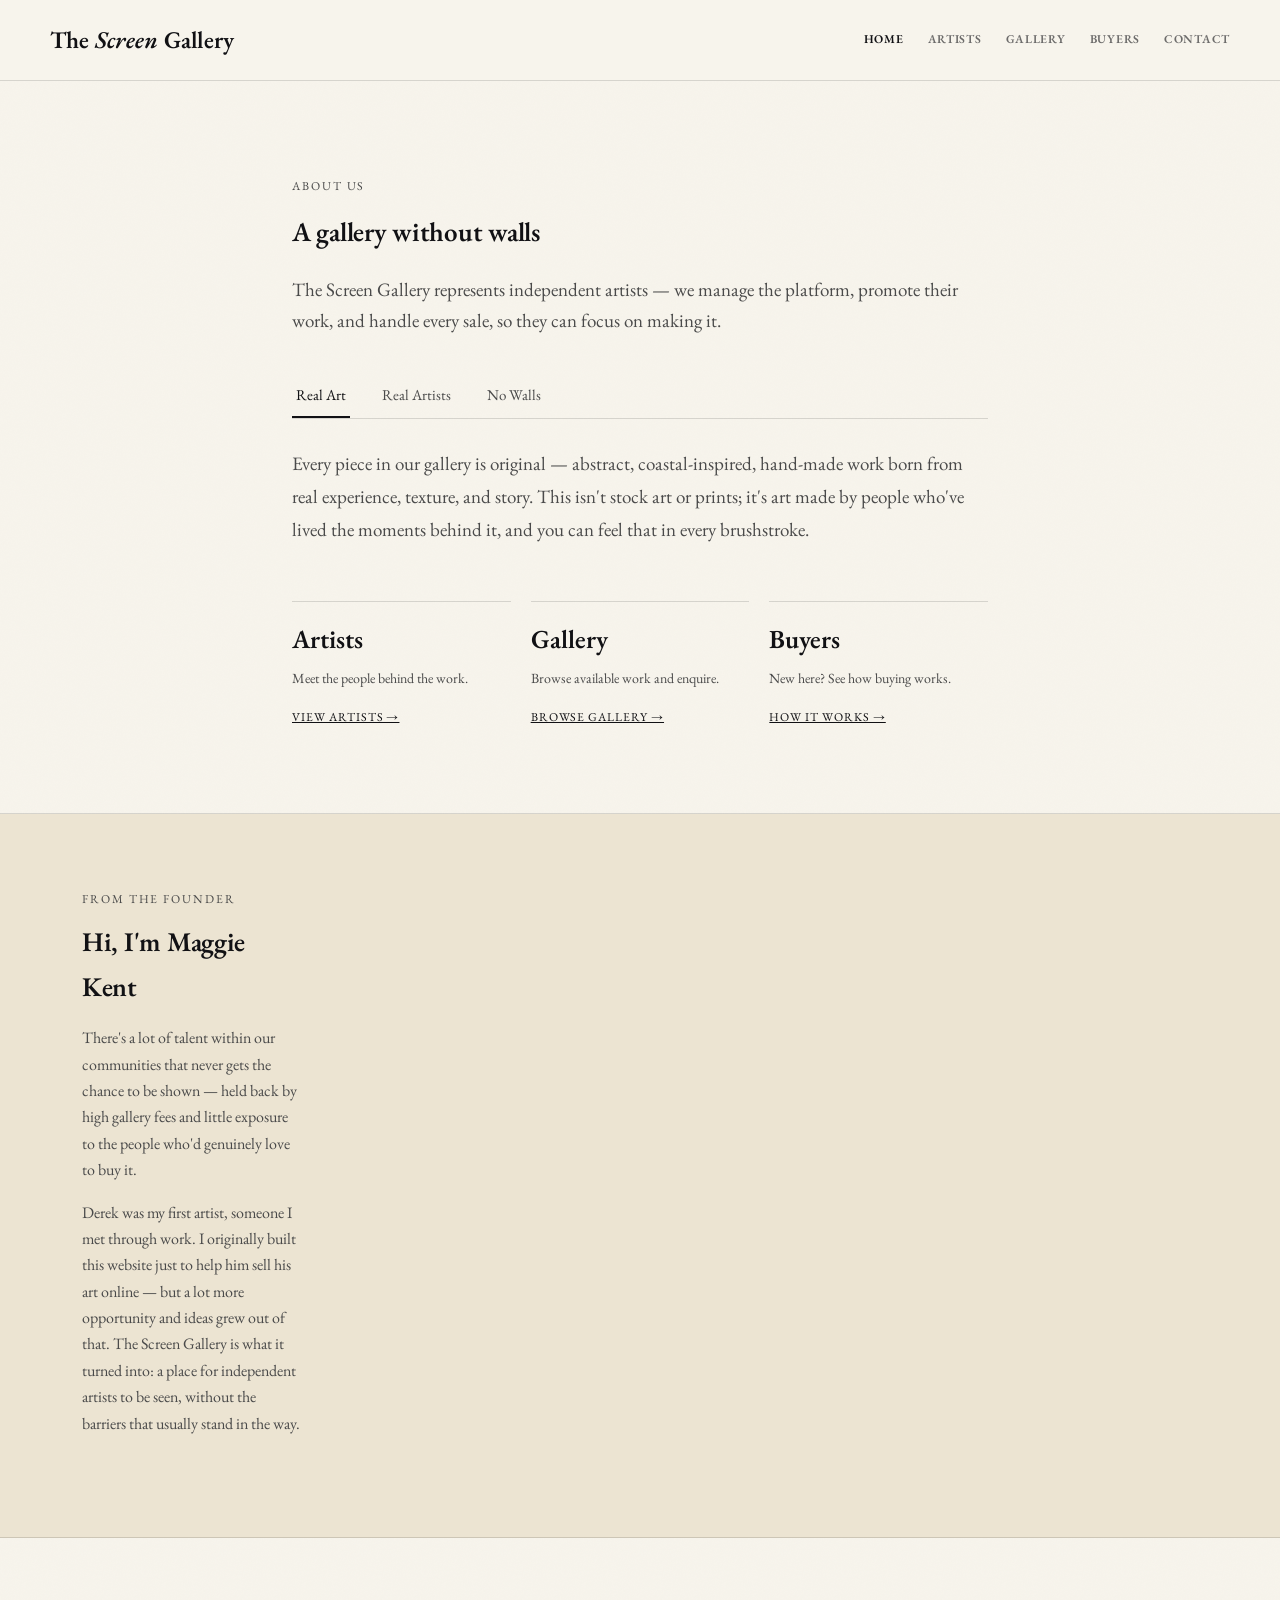
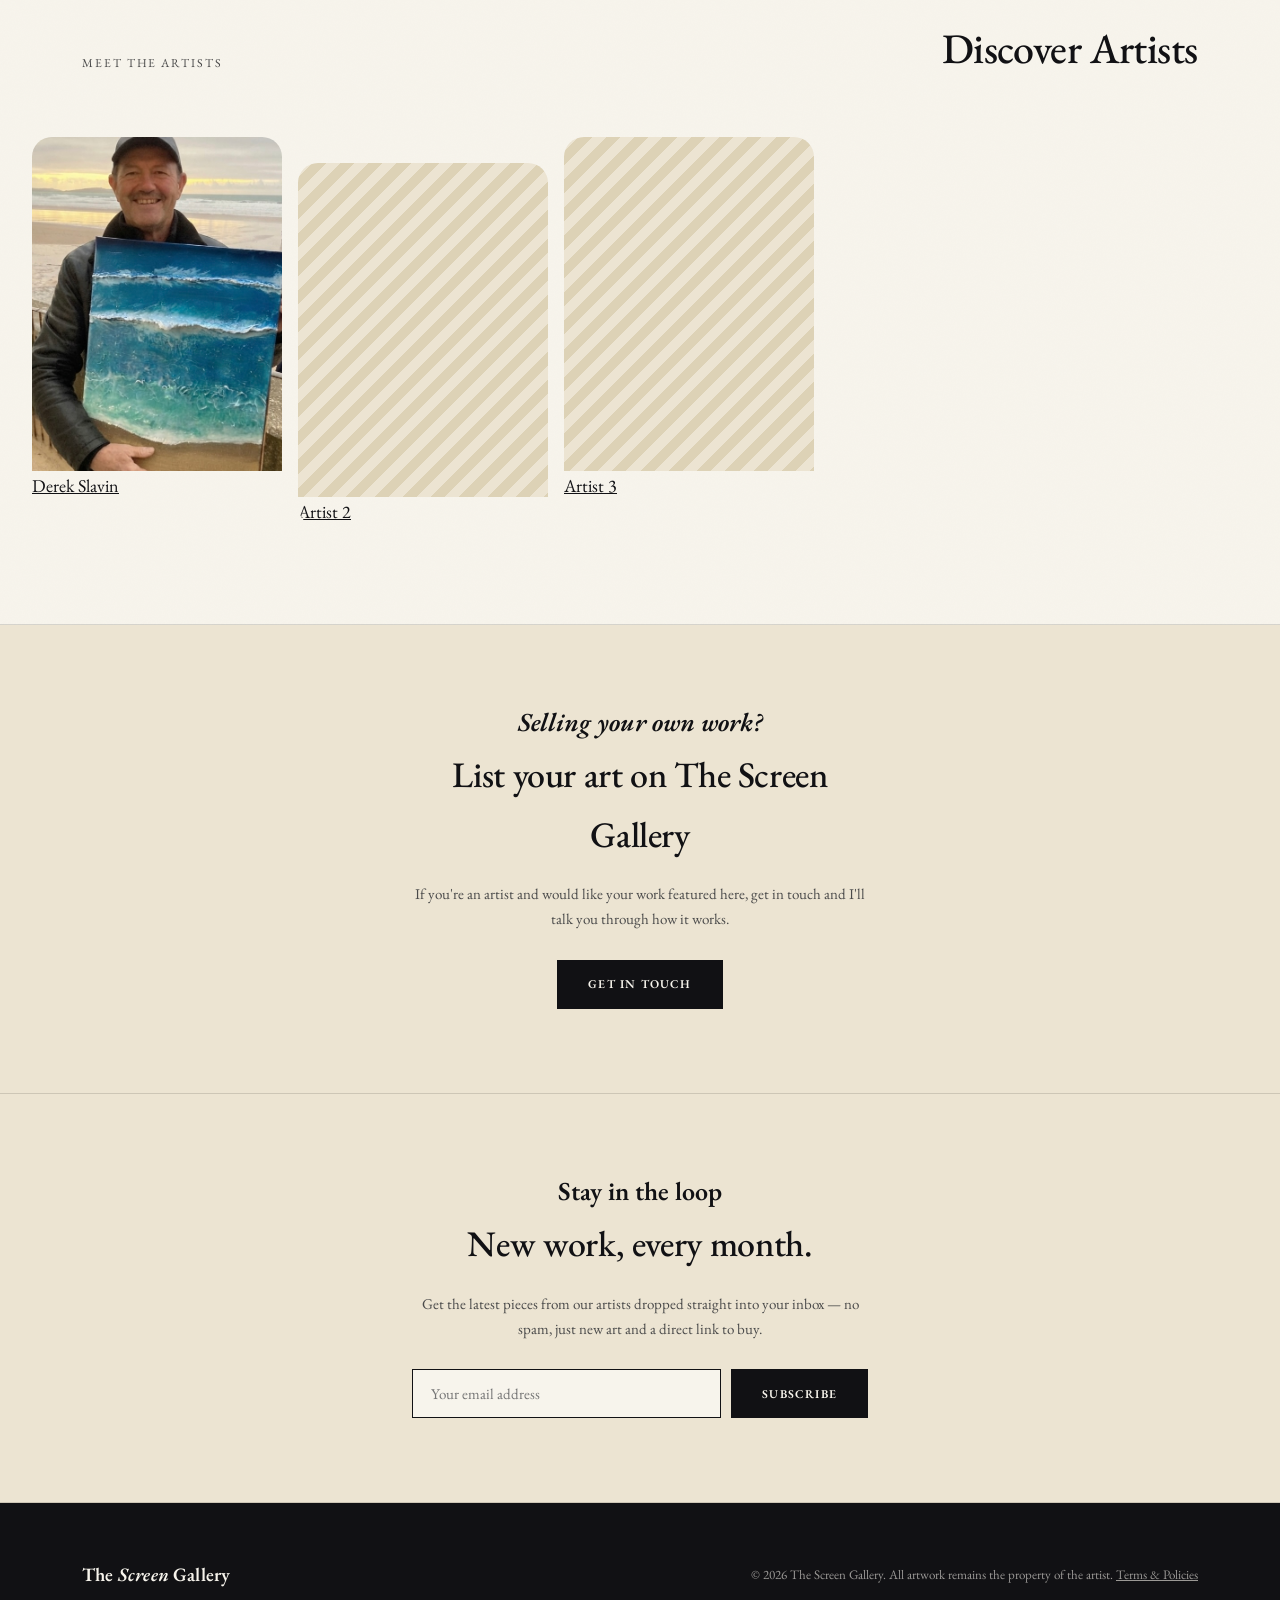
==== index.html @ 3a588453 "Refactor index.html to remove paint hero section Removed the paint hero section and updated the look" ====
<!DOCTYPE html>
<html lang="en">
<head>
<meta charset="UTF-8">
<meta name="viewport" content="width=device-width, initial-scale=1.0">
<title>The Screen Gallery</title>
<meta name="description" content="An online gallery representing independent artists. Browse original art, meet the artists, and buy directly — no gallery walls required.">
<meta property="og:title" content="The Screen Gallery">
<meta property="og:description" content="An online gallery representing independent artists. Browse original art, meet the artists, and buy directly — no gallery walls required.">
<meta property="og:type" content="website">
<meta property="og:url" content="https://thescreengallery.shop/index.html">
<meta name="twitter:card" content="summary_large_image">
<link rel="preconnect" href="https://fonts.googleapis.com">
<link href="https://fonts.googleapis.com/css2?family=EB+Garamond:ital,wght@0,400;0,500;0,600;0,700;1,400;1,500;1,600&display=swap" rel="stylesheet">
<link rel="stylesheet" href="style.css">

<!-- Google Analytics — replace G-XXXXXXXXXX with your real GA4 Measurement ID -->
<script async src="https://www.googletagmanager.com/gtag/js?id=G-XXXXXXXXXX"></script>
<script>
  window.dataLayer = window.dataLayer || [];
  function gtag(){dataLayer.push(arguments);}
  gtag('js', new Date());
  gtag('config', 'G-XXXXXXXXXX');
</script>

<script type="application/ld+json">
{
  "@context": "https://schema.org",
  "@type": "OnlineStore",
  "name": "The Screen Gallery",
  "url": "https://thescreengallery.shop",
  "description": "An online gallery representing independent artists, selling original artwork directly to buyers.",
  "email": "thescreengallery.shop@gmail.com"
}
</script>
</head>
<body>

<header>
  <div class="container nav">
    <div class="brand">The <em>Screen</em> Gallery</div>
    <nav class="links">
      <a href="index.html" class="current">Home</a>
      <a href="artists.html">Artists</a>
      <a href="gallery.html">Gallery</a>
      <a href="buyers.html">Buyers</a>
      <a href="contact.html">Contact</a>
    </nav>
  </div>
</header>

<section class="about-us" id="about">
  <div class="container about-us-inner">
    <span class="eyebrow-sm reveal">About us</span>
    <h2 class="reveal">A gallery without walls</h2>
    <p class="about-lede reveal">The Screen Gallery represents independent artists — we manage the platform, promote their work, and handle every sale, so they can focus on making it.</p>

    <div class="about-tabs reveal" id="aboutTabs">
      <button class="about-tab active" data-tab="0">Real Art</button>
      <button class="about-tab" data-tab="1">Real Artists</button>
      <button class="about-tab" data-tab="2">No Walls</button>
    </div>

    <div class="about-panels">
      <p class="about-panel active" data-panel="0">Every piece in our gallery is original — abstract, coastal-inspired, hand-made work born from real experience, texture, and story. This isn't stock art or prints; it's art made by people who've lived the moments behind it, and you can feel that in every brushstroke.</p>
      <p class="about-panel" data-panel="1">We work with independent artists — people who've turned careers, setbacks, and lifelong passions into a body of work. The Screen Gallery helps them reach buyers they wouldn't otherwise find, handling the website, sales, and promotion, so they can focus on what they do best: creating.</p>
      <p class="about-panel" data-panel="2">Traditional galleries come with real barriers — expensive wall space, steep commission rates, and limited visibility. The Screen Gallery removes those walls: lower costs, wider exposure, and a platform that's genuinely accessible to any independent artist ready to share their work with the world.</p>
    </div>

    <div class="about-links">
      <a href="artists.html" class="about-link-card">
        <span class="num">Artists</span>
        <p>Meet the people behind the work.</p>
        <span class="go">View artists &rarr;</span>
      </a>
      <a href="gallery.html" class="about-link-card">
        <span class="num">Gallery</span>
        <p>Browse available work and enquire.</p>
        <span class="go">Browse gallery &rarr;</span>
      </a>
      <a href="buyers.html" class="about-link-card">
        <span class="num">Buyers</span>
        <p>New here? See how buying works.</p>
        <span class="go">How it works &rarr;</span>
      </a>
    </div>
  </div>
</section>

<section class="owner">
  <div class="container owner-inner">
    <div class="owner-text">
      <span class="eyebrow-sm">From the founder</span>
      <h2>Hi, I'm Maggie Kent</h2>
      <p>There's a lot of talent within our communities that never gets the chance to be shown — held back by high gallery fees and little exposure to the people who'd genuinely love to buy it.</p>
      <p>Derek was my first artist, someone I met through work. I originally built this website just to help him sell his art online — but a lot more opportunity and ideas grew out of that. The Screen Gallery is what it turned into: a place for independent artists to be seen, without the barriers that usually stand in the way.</p>
    </div>
  </div>
</section>

<section class="look-strip">
  <div class="container">
    <div class="section-head">
      <span class="eyebrow-sm">Meet the artists</span>
      <h2>Discover Artists</h2>
    </div>
  </div>
  <div class="look-row">
    <a class="look-item" href="artists/derek-slavin.html">
      <div class="look-art"><img src="IMG_5386.jpeg" alt="Derek Slavin"></div>
      <div class="look-caption"><span>Derek Slavin</span></div>
    </a>
    <a class="look-item" href="artists/artist-2.html">
      <div class="look-art"></div>
      <div class="look-caption"><span>Artist 2</span></div>
    </a>
    <a class="look-item" href="artists/artist-3.html">
      <div class="look-art"></div>
      <div class="look-caption"><span>Artist 3</span></div>
    </a>
  </div>
</section>

<section class="for-artists" id="for-artists">
  <div class="container for-artists-inner">
    <span class="script for-artists-script">Selling your own work?</span>
    <h2>List your art on The Screen Gallery</h2>
    <p>If you're an artist and would like your work featured here, get in touch and I'll talk you through how it works.</p>
    <a class="btn" href="contact.html">Get in touch</a>
  </div>
</section>

<section class="newsletter">
  <div class="container newsletter-inner">
    <span class="script" style="font-size:26px; display:block; margin-bottom:10px;">Stay in the loop</span>
    <h2>New work, every month.</h2>
    <p>Get the latest pieces from our artists dropped straight into your inbox — no spam, just new art and a direct link to buy.</p>

    <!--
      HOW TO CONNECT THIS FORM TO MAILCHIMP:
      1. Create a free account at mailchimp.com and set up an Audience.
      2. In Mailchimp, go to Audience > Signup forms > Embedded forms.
      3. Copy the "action" URL from the <form> tag they give you
         (it looks like: https://yourname.usXX.list-manage.com/subscribe/post?u=XXXX&id=XXXX)
      4. Paste that URL into the form action="" below, replacing the placeholder.
      5. Also copy their hidden "bot-field" input (starts with b_) and paste it
         in place of the example one below, with YOUR unique values.
    -->
    <form action="https://PASTE-YOUR-MAILCHIMP-URL-HERE" method="post" target="_blank" class="newsletter-form">
      <input type="email" name="EMAIL" placeholder="Your email address" required>
      <!-- Mailchimp anti-bot field — replace name/id with the one Mailchimp gives you -->
      <div style="position:absolute; left:-5000px;" aria-hidden="true">
        <input type="text" name="b_XXXXXXXXXXXXXXXXXXXXXXXXX_XXXXXXXXXX" tabindex="-1" value="">
      </div>
      <button type="submit" class="btn">Subscribe</button>
    </form>
  </div>
</section>

<footer>
  <div class="container footer-grid">
    <div class="brand">The <em>Screen</em> Gallery</div>
    <p>&copy; 2026 The Screen Gallery. All artwork remains the property of the artist. <a href="terms.html" style="text-decoration:underline; color:inherit;">Terms & Policies</a></p>
  </div>
</footer>



<script>
  // ---- About Us: tab switching + scroll reveal --------------------------
  (function initAbout(){
    const tabs = document.querySelectorAll('.about-tab');
    const panels = document.querySelectorAll('.about-panel');
    tabs.forEach(tab => {
      tab.addEventListener('click', () => {
        tabs.forEach(t => t.classList.remove('active'));
        panels.forEach(p => p.classList.remove('active'));
        tab.classList.add('active');
        document.querySelector(`.about-panel[data-panel="${tab.dataset.tab}"]`).classList.add('active');
      });
    });

    const revealEls = document.querySelectorAll('.reveal');
    if ('IntersectionObserver' in window && revealEls.length) {
      const io = new IntersectionObserver((entries) => {
        entries.forEach(entry => {
          if (entry.isIntersecting) {
            entry.target.classList.add('in-view');
            io.unobserve(entry.target);
          }
        });
      }, { threshold: 0.15 });
      revealEls.forEach(el => io.observe(el));
    } else {
      revealEls.forEach(el => el.classList.add('in-view'));
    }
  })();
</script>



<div class="sticky-cta">
  <a href="gallery.html">Browse Gallery</a>
  <a href="contact.html" class="primary">Get In Touch</a>
</div>

</body>
</html>
---- style.css ----
:root{
  --ink: #111114;
  --mid: #4a4a4a;
  --line: rgba(17,17,20,0.14);
  --linen: #f7f4ec;
  --sand: #ece4d2;
  --radius: 0px;
}
*{box-sizing:border-box;}
html{scroll-behavior:smooth;}
body{
  margin:0;
  background:var(--linen);
  color:var(--ink);
  font-family:'EB Garamond', serif;
  font-weight:400;
  line-height:1.65;
  font-size:18px;
  background-image:url("data:image/svg+xml,%3Csvg xmlns='http://www.w3.org/2000/svg' width='140' height='140'%3E%3Cfilter id='n'%3E%3CfeTurbulence type='fractalNoise' baseFrequency='0.85' numOctaves='2'/%3E%3C/filter%3E%3Crect width='100%25' height='100%25' filter='url(%23n)' opacity='0.02'/%3E%3C/svg%3E");
}
h1,h2,h3,.display{
  font-family:'EB Garamond', serif;
  font-weight:600;
  letter-spacing:-0.01em;
  color:var(--ink);
  margin:0;
}
.script{
  font-family:'EB Garamond', serif;
  font-style:normal;
  font-weight:600;
  color:var(--ink);
  line-height:1;
}
a{color:inherit;}
img{max-width:100%; display:block;}
.container{max-width:1180px;margin:0 auto;padding:0 32px;}
@media(max-width:640px){.container{padding:0 20px;}}

/* ---------- Header ---------- */
header{
  position:sticky; top:0; z-index:50;
  background:rgba(247,244,236,0.94);
  backdrop-filter:blur(6px);
  border-bottom:1px solid var(--line);
}
.nav{
  display:flex; align-items:center; justify-content:space-between;
  padding:20px 0; flex-wrap:wrap; gap:12px 24px;
}
.brand{
  font-family:'EB Garamond', serif; font-size:clamp(20px, 5.5vw, 24px); font-weight:600;
  letter-spacing:0.01em; white-space:nowrap; color:var(--ink);
}
.brand em{font-style:italic; font-weight:600; color:var(--ink);}
nav.links{display:flex; gap:24px; font-size:12px; letter-spacing:0.06em; text-transform:uppercase; flex-wrap:wrap; font-family:'EB Garamond', serif; font-weight:600;}
nav.links a{text-decoration:none; opacity:0.6; transition:opacity .2s; white-space:nowrap; color:var(--ink);}
nav.links a:hover, nav.links a:focus-visible, nav.links a.current{opacity:1;}
@media(max-width:520px){
  .nav{justify-content:center; text-align:center;}
  .brand{width:100%; text-align:center;}
  nav.links{justify-content:center; width:100%; gap:18px;}
}

/* ---------- Buttons ---------- */
.btn{
  display:inline-block; padding:14px 30px; font-size:12px;
  letter-spacing:0.1em; text-transform:uppercase; text-decoration:none;
  border-radius:var(--radius); border:1px solid var(--ink);
  background:var(--ink); color:var(--linen); cursor:pointer;
  font-family:'EB Garamond', serif; font-weight:600; transition:transform .15s ease, background .2s, color .2s;
}
.btn:hover{background:transparent; color:var(--ink); transform:translateY(-1px);}
.btn.ghost{background:transparent; color:var(--ink); border-color:var(--ink);}
.btn.ghost:hover{background:var(--ink); color:var(--linen);}
.btn.ghost.light{border-color:var(--linen); color:var(--linen); background:transparent;}
.btn.ghost.light:hover{background:var(--linen); color:var(--ink);}
.btn.small{padding:11px 20px; font-size:11px;}

/* ---------- About Us (top of homepage, scroll-reveal) ---------- */
.about-us{padding:96px 0 84px; border-bottom:1px solid var(--line);}
.about-us-inner{max-width:760px;}
.about-us .eyebrow-sm{margin-bottom:14px;}
.about-us h1{font-size:clamp(32px,5.5vw,52px); margin-bottom:28px;}
.reveal{opacity:0; transform:translateY(10px); transition:opacity .5s ease, transform .5s ease;}
.reveal.in-view{opacity:1; transform:translateY(0);}
.reveal:nth-child(2){transition-delay:.12s;}
.reveal:nth-child(3){transition-delay:.24s;}
.reveal:nth-child(4){transition-delay:.36s;}
.about-us p{font-size:19px; color:var(--mid); margin-bottom:20px; max-width:680px;}
.about-us-stats{display:flex; gap:40px; margin-top:36px; flex-wrap:wrap;}
.about-stat{cursor:default;}
.about-stat .num{font-size:40px; font-weight:600; transition:letter-spacing .3s;}
.about-stat:hover .num{letter-spacing:0.03em;}
.about-stat .label{font-size:12px; letter-spacing:0.1em; text-transform:uppercase; color:var(--mid); margin-top:4px; display:block;}

.about-tabs{display:flex; gap:8px; margin-top:36px; border-bottom:1px solid var(--line); flex-wrap:wrap;}
.about-tab{
  background:none; border:none; cursor:pointer; padding:12px 4px; margin-right:20px;
  font-family:'EB Garamond', serif; font-size:15px; color:var(--mid);
  border-bottom:2px solid transparent; transition:color .2s, border-color .2s;
}
.about-tab.active{color:var(--ink); border-bottom-color:var(--ink);}
.about-panels{margin-top:28px; min-height:110px;}
.about-panel{display:none; color:var(--mid); font-size:17px; line-height:1.75; max-width:680px;}
.about-panel.active{display:block; animation:fadeIn .4s ease;}
@keyframes fadeIn{from{opacity:0; transform:translateY(6px);} to{opacity:1; transform:translateY(0);}}

.about-links{display:grid; grid-template-columns:repeat(3,1fr); gap:20px; margin-top:44px;}
@media(max-width:700px){.about-links{grid-template-columns:1fr;}}
.about-link-card{
  display:block; text-decoration:none; color:inherit; border-top:1px solid var(--line);
  padding-top:16px; transition:opacity .2s;
}
.about-link-card:hover{opacity:0.7;}
.about-link-card .num{font-family:'EB Garamond'; font-size:26px; font-weight:600; display:block;}
.about-link-card p{color:var(--mid); font-size:14px; margin:6px 0 10px;}
.about-link-card .go{font-size:12px; letter-spacing:0.08em; text-transform:uppercase; text-decoration:underline;}

/* ---------- Owner section ---------- */
.owner{padding:76px 0 84px; border-bottom:1px solid var(--line); background:var(--sand);}
.owner-inner{display:grid; grid-template-columns:220px 1fr; gap:44px; align-items:center;}
@media(max-width:700px){.owner-inner{grid-template-columns:1fr; gap:24px;}}
.owner-photo{
  width:100%; aspect-ratio:1; border-radius:50%;
  background:repeating-linear-gradient(135deg, var(--linen), var(--linen) 10px, #ddd2b6 10px, #ddd2b6 20px);
  max-width:220px; margin:0 auto;
}
.owner-text p{color:var(--mid); font-size:16px; margin-bottom:16px; max-width:600px;}
.owner-text h2{margin-bottom:14px;}

/* ---------- Look strip (side-by-side photo row, homepage) ---------- */
.look-strip{padding:76px 0 84px; border-bottom:1px solid var(--line);}
.look-row{
  display:flex; gap:16px; overflow-x:auto; padding:6px 32px 14px;
  scroll-snap-type:x proximity; -webkit-overflow-scrolling:touch;
}
.look-row::-webkit-scrollbar{display:none;}
.look-item{
  flex:0 0 auto; scroll-snap-align:start; display:block;
  border-radius:20px; overflow:hidden; width:64vw; max-width:300px;
}
.look-item:nth-child(2n){margin-top:26px;}
.look-art{
  width:100%; aspect-ratio:3/4;
  background:repeating-linear-gradient(135deg, var(--sand), var(--sand) 10px, #ddd2b6 10px, #ddd2b6 20px);
  transition:transform .4s ease;
}
.look-art img{width:100%; height:100%; object-fit:cover;}
.look-item:hover .look-art{transform:scale(1.03);}
@media(min-width:900px){.look-item{width:250px;}}

/* ---------- Page hero (used on inner pages) ---------- */
.page-hero{padding:80px 0 56px; border-bottom:1px solid var(--line); background:var(--sand);}
.page-hero .eyebrow{font-size:12px; letter-spacing:0.16em; text-transform:uppercase; color:var(--mid); margin-bottom:16px; display:block;}
.page-hero h1{font-size:clamp(36px,6vw,58px); max-width:760px;}
.page-hero p.lede{max-width:560px; margin-top:20px; font-size:17px; color:var(--mid);}

/* ---------- Paint-swipe hero (homepage) ---------- */
.paint-hero{
  position:relative; width:100%; height:48vh; min-height:360px; max-height:480px;
  overflow:hidden; background:var(--ink); touch-action:pan-y; cursor:grab; user-select:none;
}
.paint-hero.is-dragging{cursor:grabbing;}
.paint-noise{
  position:absolute; inset:0; pointer-events:none; opacity:0.05; z-index:5; mix-blend-mode:overlay;
  background-image:url("data:image/svg+xml,%3Csvg xmlns='http://www.w3.org/2000/svg' width='120' height='120'%3E%3Cfilter id='n'%3E%3CfeTurbulence type='fractalNoise' baseFrequency='0.9' numOctaves='2' stitchTiles='stitch'/%3E%3C/filter%3E%3Crect width='100%25' height='100%25' filter='url(%23n)'/%3E%3C/svg%3E");
}
.paint-slide{position:absolute; inset:0; z-index:1;}
.paint-slide-next{z-index:2; transform:translateX(-100%);}
.paint-slide-art{position:absolute; inset:0; clip-path:url(#brushClip);}
.paint-slide-art img{width:100%; height:100%; object-fit:cover;}
.paint-overlay{
  position:absolute; inset:0; z-index:6; display:flex; align-items:flex-end; pointer-events:none;
  background:linear-gradient(180deg, rgba(0,0,0,0) 40%, rgba(0,0,0,0.6) 100%);
}
.paint-overlay-inner{width:100%; padding-bottom:32px; pointer-events:auto;}
.paint-eyebrow{font-size:11px; letter-spacing:0.16em; text-transform:uppercase; color:var(--linen); opacity:0.8; display:block; margin-bottom:8px;}
.paint-name{font-family:'EB Garamond', serif; font-weight:600; color:var(--linen); font-size:clamp(26px, 4.5vw, 46px); line-height:1; margin:0;}
.paint-tag{color:var(--linen); opacity:0.85; font-size:13px; margin:8px 0 14px;}
.paint-link{color:var(--linen); text-decoration:none; font-size:12px; letter-spacing:0.08em; text-transform:uppercase; border-bottom:1px solid var(--linen); padding-bottom:3px;}
.paint-dots{position:absolute; bottom:16px; right:24px; z-index:7; display:flex; gap:8px; cursor:pointer;}
.paint-dot{width:6px; height:6px; border-radius:50%; background:rgba(247,244,236,0.4); transition:background .2s, transform .2s;}
.paint-dot.active{background:var(--linen); transform:scale(1.3);}
.swipe-hint{position:absolute; top:16px; right:24px; z-index:7; color:var(--linen); font-size:11px; letter-spacing:0.1em; text-transform:uppercase; opacity:0.85; transition:opacity .4s;}
.swipe-hint.hidden{opacity:0; pointer-events:none;}
@media(max-width:640px){
  .paint-hero{height:42vh; min-height:320px;}
  .swipe-hint{top:auto; bottom:16px; left:16px; right:auto;}
  .paint-dots{bottom:16px; right:16px;}
}

/* ---------- Section scaffolding ---------- */
.section-head{display:flex; justify-content:space-between; align-items:flex-end; margin-bottom:48px; gap:20px; flex-wrap:wrap;}
.section-head h2{font-size:clamp(28px,4vw,42px); font-weight:500;}
.section-head p{color:var(--mid); max-width:360px; margin:0;}
.eyebrow-sm{font-size:12px; letter-spacing:0.16em; text-transform:uppercase; color:var(--mid); display:block; margin-bottom:10px;}

/* ---------- Why / about stats ---------- */
.why{padding:84px 0; border-bottom:1px solid var(--line);}
.why-grid{display:grid; grid-template-columns: 1fr 1.4fr; gap:64px; align-items:start;}
@media(max-width:800px){.why-grid{grid-template-columns:1fr; gap:32px;}}
.why h2{font-size:clamp(28px,4vw,40px); max-width:400px; font-weight:500;}
.why-stats{display:flex; flex-direction:column; gap:28px;}
.stat{border-top:1px solid var(--line); padding-top:16px;}
.stat .num{font-family:'EB Garamond'; font-size:36px; color:var(--ink); font-weight:600;}
.stat p{margin:6px 0 0; color:var(--mid); font-size:15px; max-width:420px;}
.why-copy p{color:var(--mid); font-size:16px; max-width:560px;}

/* ---------- Featured exhibition cards (Artists page) ---------- */
.featured{padding:84px 0;}
.exhibit-grid{display:grid; grid-template-columns:repeat(3,1fr); gap:24px;}
@media(max-width:900px){.exhibit-grid{grid-template-columns:1fr;}}
.exhibit-card{position:relative; display:block; aspect-ratio:3/4; overflow:hidden; text-decoration:none; color:inherit;
  background:var(--sand);}
.exhibit-art{position:absolute; inset:0;
  background:repeating-linear-gradient(135deg, var(--sand), var(--sand) 12px, #ddd2b6 12px, #ddd2b6 24px);
  transition:transform .6s cubic-bezier(.22,.61,.36,1);}
.exhibit-art img{width:100%; height:100%; object-fit:cover;}
.exhibit-card:hover .exhibit-art{transform:scale(1.06);}
.exhibit-info{position:absolute; left:0; right:0; bottom:0; padding:24px;
  background:linear-gradient(180deg, rgba(0,0,0,0) 0%, rgba(0,0,0,0.6) 100%);}
.exhibit-info h3{color:var(--linen); font-size:26px;}
.exhibit-enter{display:block; margin-top:8px; font-size:12px; letter-spacing:0.08em; text-transform:uppercase;
  color:var(--linen); opacity:0; transform:translateY(6px); transition:opacity .3s, transform .3s;}
.exhibit-card:hover .exhibit-enter{opacity:0.9; transform:translateY(0);}


/* ---------- Gallery grid (Gallery page, with enquire) ---------- */
.gallery-grid{display:grid; grid-template-columns:repeat(4,1fr); grid-auto-rows:200px; gap:20px;}
@media(max-width:900px){.gallery-grid{grid-template-columns:repeat(2,1fr);}}
@media(max-width:560px){.gallery-grid{grid-template-columns:1fr; grid-auto-rows:240px;}}
.gallery-piece{position:relative; overflow:hidden; grid-column:span 1; grid-row:span 1; background:var(--linen); border:1px solid var(--line); display:flex; flex-direction:column;}
.gallery-piece.span-2{grid-column:span 2;}
.gallery-piece.tall{grid-row:span 2;}
@media(max-width:560px){.gallery-piece.span-2,.gallery-piece.tall{grid-column:span 1; grid-row:span 1;}}
.gallery-art{flex:1; position:relative;
  background:repeating-linear-gradient(135deg, var(--sand), var(--sand) 10px, #ddd2b6 10px, #ddd2b6 20px);}
.gallery-info{padding:14px 16px; border-top:1px solid var(--line); background:var(--linen);}
.gallery-info h4{font-family:'EB Garamond'; font-size:17px; font-weight:600;}
.gallery-info .by{font-size:12px; color:var(--mid); text-transform:uppercase; letter-spacing:0.05em; margin-top:2px;}
.gallery-info .price{font-size:13px; color:var(--mid); margin-top:6px;}
.gallery-info .btn{margin-top:10px; width:100%; text-align:center;}

/* ---------- Buyers page: how it works ---------- */
.how{padding:84px 0; border-bottom:1px solid var(--line);}
.how-grid{display:grid; grid-template-columns:repeat(3,1fr); gap:40px;}
@media(max-width:800px){.how-grid{grid-template-columns:1fr;}}
.how-step .mark{font-family:'EB Garamond'; font-style:italic; color:var(--ink); font-size:26px; font-weight:600;}
.how-step h3{margin-top:10px; font-size:20px;}
.how-step p{color:var(--mid); font-size:15px; margin-top:8px;}

/* ---------- For Artists ---------- */
.for-artists{padding:84px 0; border-bottom:1px solid var(--line); background:var(--sand);}
.for-artists-inner{text-align:center; max-width:520px; margin:0 auto;}
.for-artists-script{display:block; font-size:26px; margin-bottom:10px; font-style:italic;}
.for-artists-inner h2{font-size:clamp(26px,4vw,36px); font-weight:500;}
.for-artists-inner p{color:var(--mid); margin:18px 0 28px; font-size:15px;}

/* ---------- Contact page ---------- */
.contact-wrap{padding:84px 0; display:grid; grid-template-columns:1fr 1fr; gap:64px;}
@media(max-width:800px){.contact-wrap{grid-template-columns:1fr; gap:36px;}}
.contact-card{border:1px solid var(--line); padding:32px; background:var(--sand);}
.contact-card h3{font-size:22px; margin-bottom:10px;}
.contact-card p{color:var(--mid); font-size:15px; margin-bottom:20px;}

/* ---------- Artist detail page (standalone page) ---------- */
.detail-topbar{padding:24px 0 0;}
.back{font-size:13px; text-transform:uppercase; letter-spacing:0.05em; color:var(--mid); text-decoration:none; display:inline-block;}

.detail-hero{
  position:relative; width:100%; height:56vw; min-height:340px; max-height:560px;
  margin-top:20px;
  background:var(--sand);
  overflow:hidden;
}
.detail-hero-img{position:absolute; inset:0; width:100%; height:100%; object-fit:cover; object-position:center 30%;}
.detail-hero-overlay{position:absolute; inset:0; background:linear-gradient(180deg, rgba(0,0,0,0.05) 0%, rgba(0,0,0,0.45) 100%);}
.detail-hero-content{position:absolute; inset:0; padding:36px; display:flex; flex-direction:column; align-items:flex-end; justify-content:space-between; text-align:right;}
.detail-hero-name{font-size:clamp(42px, 7vw, 80px); color:var(--linen); line-height:1; text-shadow:0 2px 18px rgba(0,0,0,0.35);}
.detail-hero-tag{color:var(--linen); font-size:12px; letter-spacing:0.12em; text-transform:uppercase; opacity:0.9; margin-top:8px;}

.detail-intro{max-width:680px; margin:0 auto; padding:60px 32px 68px; text-align:left;}
.detail-intro-name{font-size:clamp(32px,5vw,44px); display:block; margin-bottom:16px; text-align:center; font-style:italic;}
.detail-intro-quote{color:var(--mid); font-size:18px; line-height:1.8;}
.detail-intro-quote p{margin-bottom:18px;}
.detail-intro .contact-note{margin:28px auto 0; font-size:13px; color:var(--mid); border-left:2px solid var(--ink); padding-left:12px; max-width:420px; text-align:left;}

.detail-works{padding:0 0 84px;}
.work-grid{display:grid; grid-template-columns:repeat(3,1fr); gap:30px;}
@media(max-width:800px){.work-grid{grid-template-columns:repeat(2,1fr);}}
@media(max-width:520px){.work-grid{grid-template-columns:1fr;}}
.work-card{background:var(--linen); border:1px solid var(--line); padding:18px; display:flex; flex-direction:column; gap:12px;}
.work-photo{width:100%; aspect-ratio:1; background:repeating-linear-gradient(135deg, var(--sand), var(--sand) 8px, #ddd2b6 8px, #ddd2b6 16px);
  display:flex; align-items:center; justify-content:center; color:var(--mid); font-size:11px; text-transform:uppercase;}
.work-card h4{font-size:17px; font-family:'EB Garamond'; font-weight:600;}
.work-card .price{font-size:14px; color:var(--mid);}
.work-card .btn{width:100%; text-align:center;}
.work-card .btn.ghost{border-color:var(--ink); color:var(--ink); background:transparent;}
.work-card .btn.ghost:hover{background:var(--ink); color:var(--linen);}
.work-card .ask-link{display:block; text-align:center; font-size:12px; color:var(--mid); text-decoration:underline; margin-top:2px;}

/* ---------- Zoom lightbox (viewing a painting up close) ---------- */
.work-photo{cursor:zoom-in; position:relative;}
.work-photo::after{
  content:'+'; position:absolute; top:8px; right:8px; width:26px; height:26px;
  border-radius:50%; background:rgba(17,17,20,0.75); color:var(--linen);
  display:flex; align-items:center; justify-content:center; font-size:16px;
  opacity:0; transition:opacity .2s;
}
.work-card:hover .work-photo::after{opacity:1;}

.lightbox{
  position:fixed; inset:0; z-index:9999; background:rgba(17,17,20,0.96);
  display:flex; align-items:center; justify-content:center; flex-direction:column;
  opacity:0; visibility:hidden; transition:opacity .3s ease, visibility .3s ease;
  padding:60px 20px;
}
.lightbox.open{opacity:1; visibility:visible;}
.lightbox-frame{max-width:900px; width:100%; max-height:64vh; display:flex; align-items:center; justify-content:center;}
.lightbox-img{max-width:100%; max-height:64vh; object-fit:contain; box-shadow:0 20px 60px rgba(0,0,0,0.5);}
.lightbox-placeholder{
  width:100%; max-width:480px; aspect-ratio:1;
  background:repeating-linear-gradient(135deg, var(--sand), var(--sand) 10px, #ddd2b6 10px, #ddd2b6 20px);
  box-shadow:0 20px 60px rgba(0,0,0,0.5);
}
.lightbox-caption{color:var(--linen); text-align:center; margin-top:22px;}
.lightbox-caption h4{color:var(--linen); font-size:22px; font-family:'EB Garamond'; font-weight:600;}
.lightbox-caption .price{color:rgba(247,244,236,0.75); font-size:14px; margin-top:6px;}
.lightbox-close{
  position:absolute; top:20px; right:24px; background:none; border:none; color:var(--linen);
  font-size:30px; cursor:pointer; line-height:1; padding:6px;
}
.lightbox-nav{
  position:absolute; top:50%; transform:translateY(-50%); background:none; border:none;
  color:var(--linen); font-size:30px; cursor:pointer; padding:10px 14px; opacity:0.65; transition:opacity .2s;
}
.lightbox-nav:hover{opacity:1;}
.lightbox-prev{left:6px;}
.lightbox-next{right:6px;}
@media(max-width:600px){
  .lightbox-nav{font-size:22px; padding:8px 8px;}
  .lightbox-close{top:14px; right:16px; font-size:24px;}
}

.reviews{margin-top:10px;}
.review{border-top:1px solid var(--line); padding-top:14px; margin-top:14px;}
.review .stars{color:var(--ink); font-size:13px; letter-spacing:2px;}
.review p{margin:6px 0 0; font-size:15px; color:var(--mid); font-style:italic; max-width:480px;}
.review .who{margin-top:4px; font-size:12px; color:var(--mid); text-transform:uppercase; letter-spacing:0.05em; font-style:normal;}

/* ---------- Gallery corridor (walk through the exhibition) ---------- */
.corridor{padding:76px 0 84px; border-bottom:1px solid var(--line);}
.corridor-viewport{
  position:relative; width:100%; height:52vh; min-height:340px; max-height:520px;
  overflow:hidden; background:
    linear-gradient(180deg, #d8d2c2 0%, #d8d2c2 42%, #e9e4d6 42%, #e9e4d6 58%, #c7c0ac 58%, #c7c0ac 100%);
}
.corridor-track{display:flex; height:100%; transition:transform .55s cubic-bezier(.65,0,.35,1);}
.corridor-wall{
  flex:0 0 100%; height:100%; display:flex; align-items:center; justify-content:center;
  position:relative;
}
.corridor-wall::before, .corridor-wall::after{
  content:''; position:absolute; top:0; bottom:42%; width:18%;
  background:linear-gradient(180deg, rgba(0,0,0,0.05), rgba(0,0,0,0));
}
.corridor-wall::before{left:0;}
.corridor-wall::after{right:0;}
.frame{
  background:var(--linen); padding:14px; box-shadow:0 18px 40px rgba(0,0,0,0.25);
  max-width:60%; max-height:74%;
}
.frame img{max-width:100%; max-height:56vh; display:block; object-fit:contain;}
.corridor-nav{
  position:absolute; top:50%; transform:translateY(-50%); background:rgba(17,17,20,0.55);
  border:none; color:var(--linen); font-size:22px; width:44px; height:44px; border-radius:50%;
  cursor:pointer; transition:background .2s;
}
.corridor-nav:hover{background:rgba(17,17,20,0.8);}
.corridor-nav.prev{left:16px;}
.corridor-nav.next{right:16px;}
.corridor-dots{display:flex; justify-content:center; gap:8px; margin-top:18px;}
.corridor-dot{width:7px; height:7px; border-radius:50%; background:var(--line); cursor:pointer; transition:background .2s, transform .2s;}
.corridor-dot.active{background:var(--ink); transform:scale(1.3);}
@media(max-width:600px){
  .corridor-viewport{height:42vh; min-height:280px;}
  .frame{max-width:78%;}
}

/* ---------- Newsletter signup ---------- */
.newsletter{padding:84px 0; border-bottom:1px solid var(--line); background:var(--sand);}
.newsletter-inner{text-align:center; max-width:520px; margin:0 auto;}
.newsletter-inner h2{font-size:clamp(26px,4vw,36px); font-weight:500;}
.newsletter-inner p{color:var(--mid); margin:18px 0 28px; font-size:15px;}
.newsletter-form{display:flex; gap:10px; flex-wrap:wrap; justify-content:center;}
.newsletter-form input[type="email"]{
  flex:1; min-width:220px; padding:14px 18px; font-size:15px;
  border:1px solid var(--ink); background:var(--linen); color:var(--ink);
  font-family:'EB Garamond', serif;
}
.newsletter-form input[type="email"]:focus{outline:2px solid var(--ink); outline-offset:1px;}
@media(max-width:480px){.newsletter-form{flex-direction:column;} .newsletter-form .btn{width:100%;}}

/* ---------- Breadcrumbs ---------- */
.breadcrumbs{font-size:12px; letter-spacing:0.04em; color:var(--mid); padding:16px 0 0;}
.breadcrumbs a{text-decoration:underline;}
.breadcrumbs span{margin:0 6px;}

/* ---------- Sticky mobile CTA ---------- */
.sticky-cta{display:none;}
@media(max-width:640px){
  .sticky-cta{
    display:flex; position:fixed; left:0; right:0; bottom:0; z-index:500;
    background:var(--ink); padding:12px 16px; gap:10px;
    box-shadow:0 -4px 16px rgba(0,0,0,0.15);
  }
  .sticky-cta a{
    flex:1; text-align:center; color:var(--linen); text-decoration:none;
    font-size:12px; letter-spacing:0.08em; text-transform:uppercase;
    padding:12px 0; border:1px solid rgba(247,244,236,0.4);
  }
  .sticky-cta a.primary{background:var(--linen); color:var(--ink); border-color:var(--linen);}
  body{padding-bottom:64px;}
}

/* ---------- FAQ ---------- */
.faq{padding:0 0 84px;}
.faq-item{border-top:1px solid var(--line); padding:20px 0;}
.faq-item h3{font-size:18px; margin-bottom:8px; font-weight:600;}
.faq-item p{color:var(--mid); font-size:15px;}

/* ---------- Footer ---------- */
footer{padding:56px 0; background:var(--ink);}
.footer-grid{display:flex; justify-content:space-between; flex-wrap:wrap; gap:24px; align-items:center;}
footer .brand{font-size:19px; color:var(--linen);}
footer .brand em{color:var(--linen);}
footer p{color:rgba(247,244,236,0.6); font-size:13px; margin:0;}

@media (prefers-reduced-motion: reduce){
  *{transition:none !important; scroll-behavior:auto !important;}
  .reveal{opacity:1; transform:none;}
}
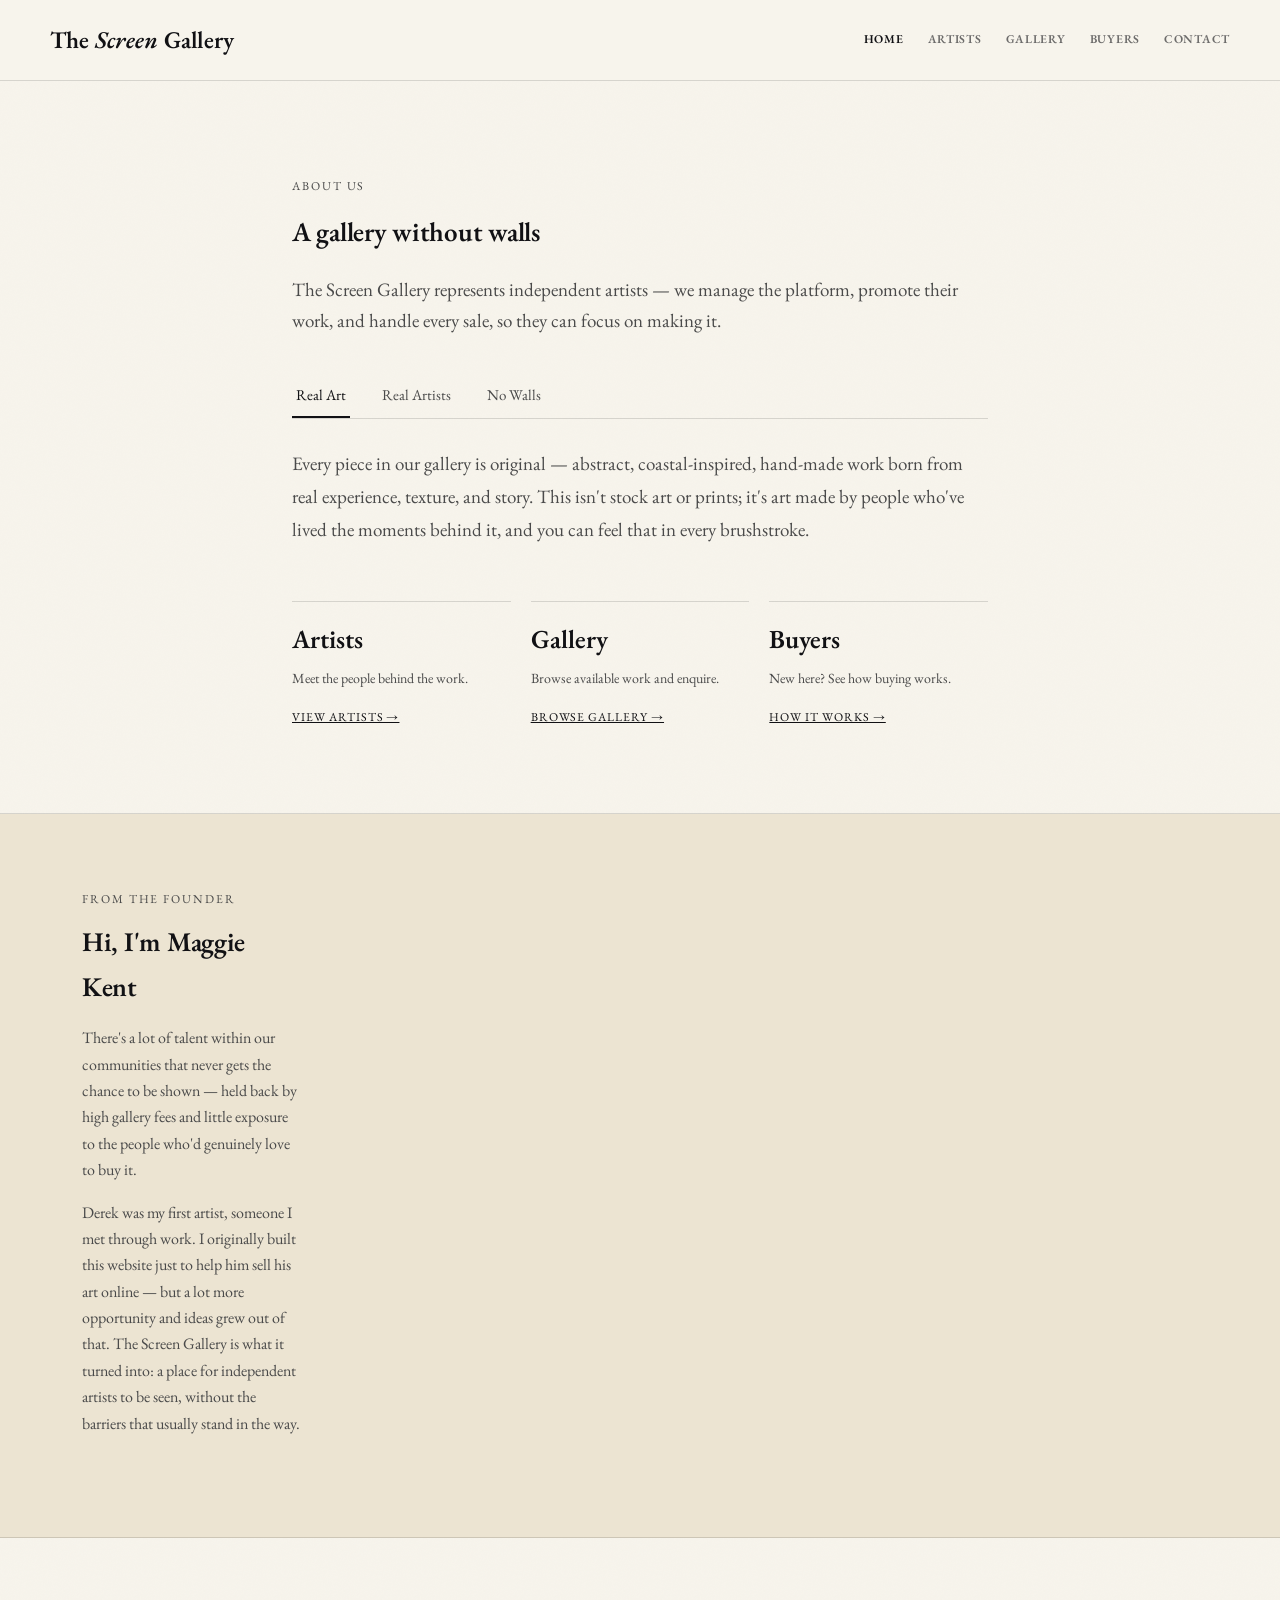
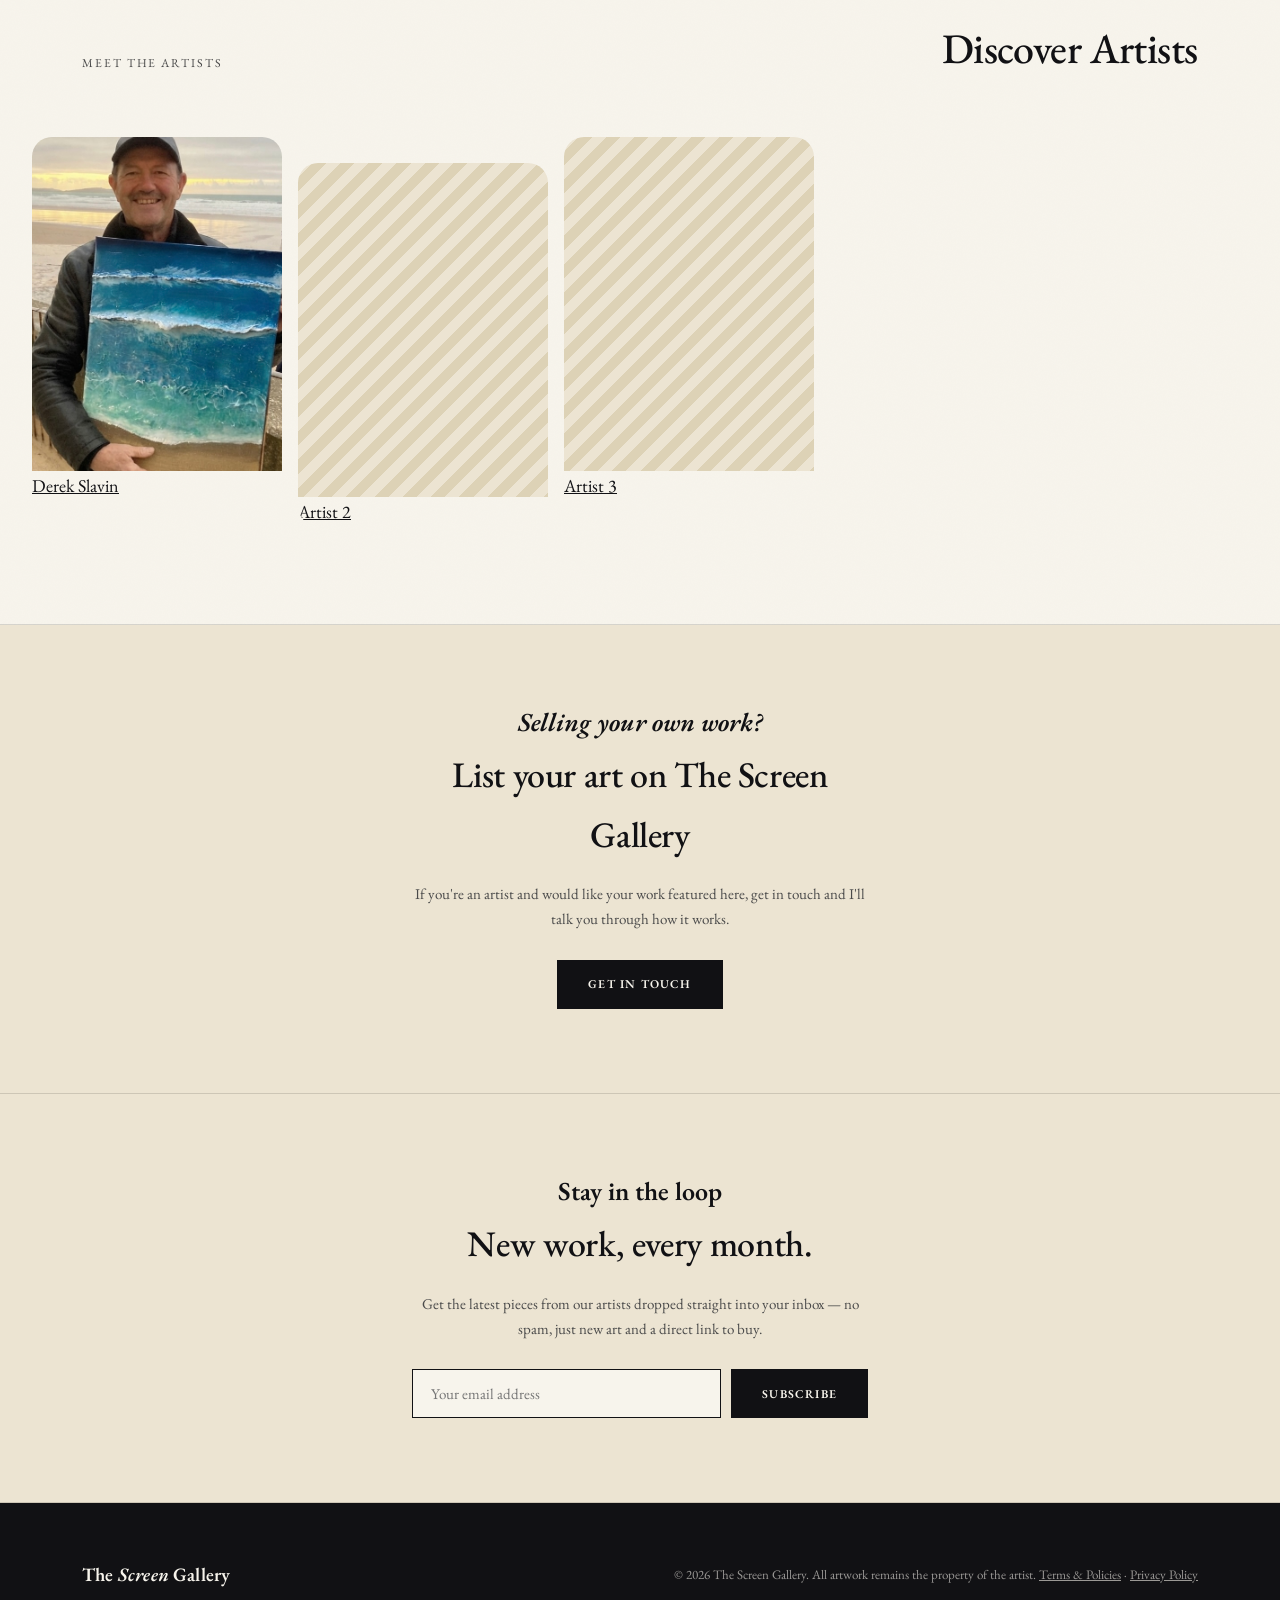
==== commit d86d73c2: "Add Privacy Policy link to footer" ====
--- a/index.html
+++ b/index.html
@@ -160,11 +160,9 @@
 <footer>
   <div class="container footer-grid">
     <div class="brand">The <em>Screen</em> Gallery</div>
-    <p>&copy; 2026 The Screen Gallery. All artwork remains the property of the artist. <a href="terms.html" style="text-decoration:underline; color:inherit;">Terms & Policies</a></p>
+    <p>&copy; 2026 The Screen Gallery. All artwork remains the property of the artist. <a href="terms.html" style="text-decoration:underline; color:inherit;">Terms & Policies</a> &middot; <a href="privacy-policy.html" style="text-decoration:underline; color:inherit;">Privacy Policy</a></p>
   </div>
 </footer>
-
-
 
 <script>
   // ---- About Us: tab switching + scroll reveal --------------------------
@@ -197,8 +195,6 @@
   })();
 </script>
 
-
-
 <div class="sticky-cta">
   <a href="gallery.html">Browse Gallery</a>
   <a href="contact.html" class="primary">Get In Touch</a>
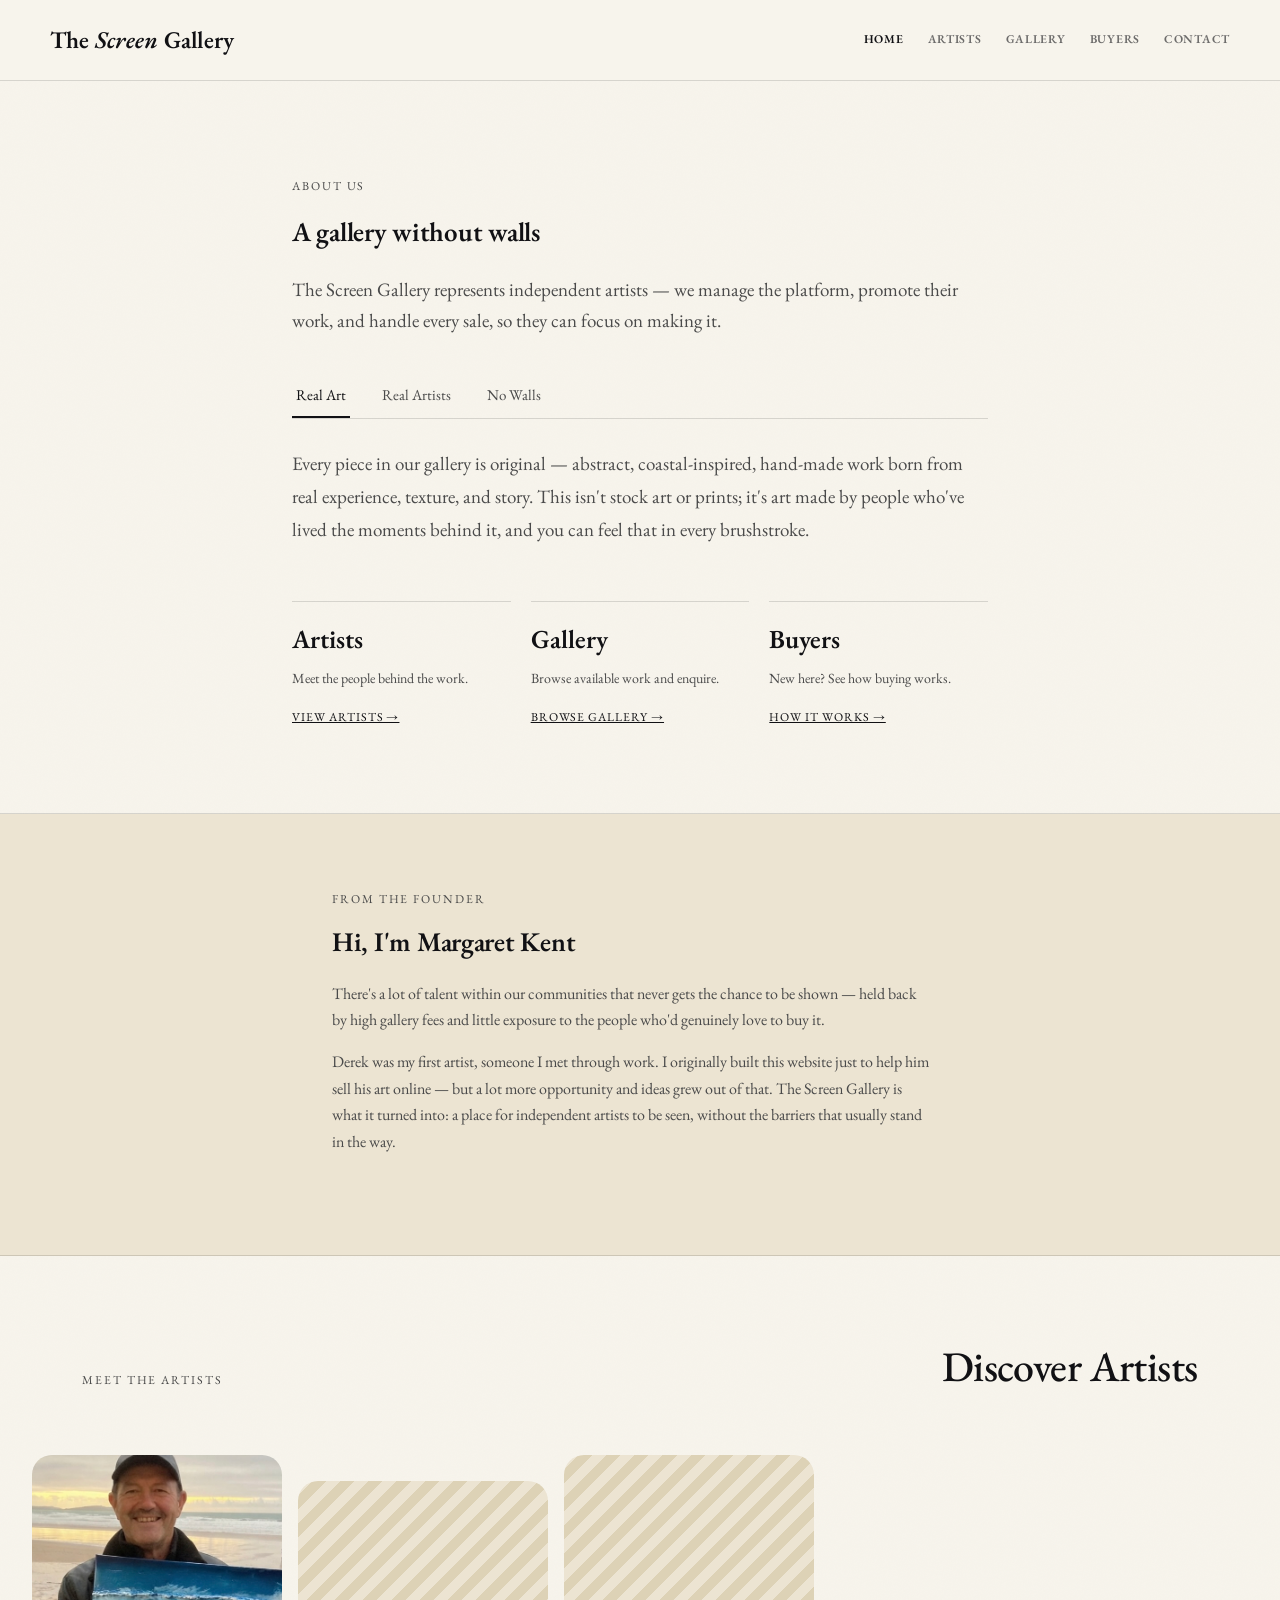
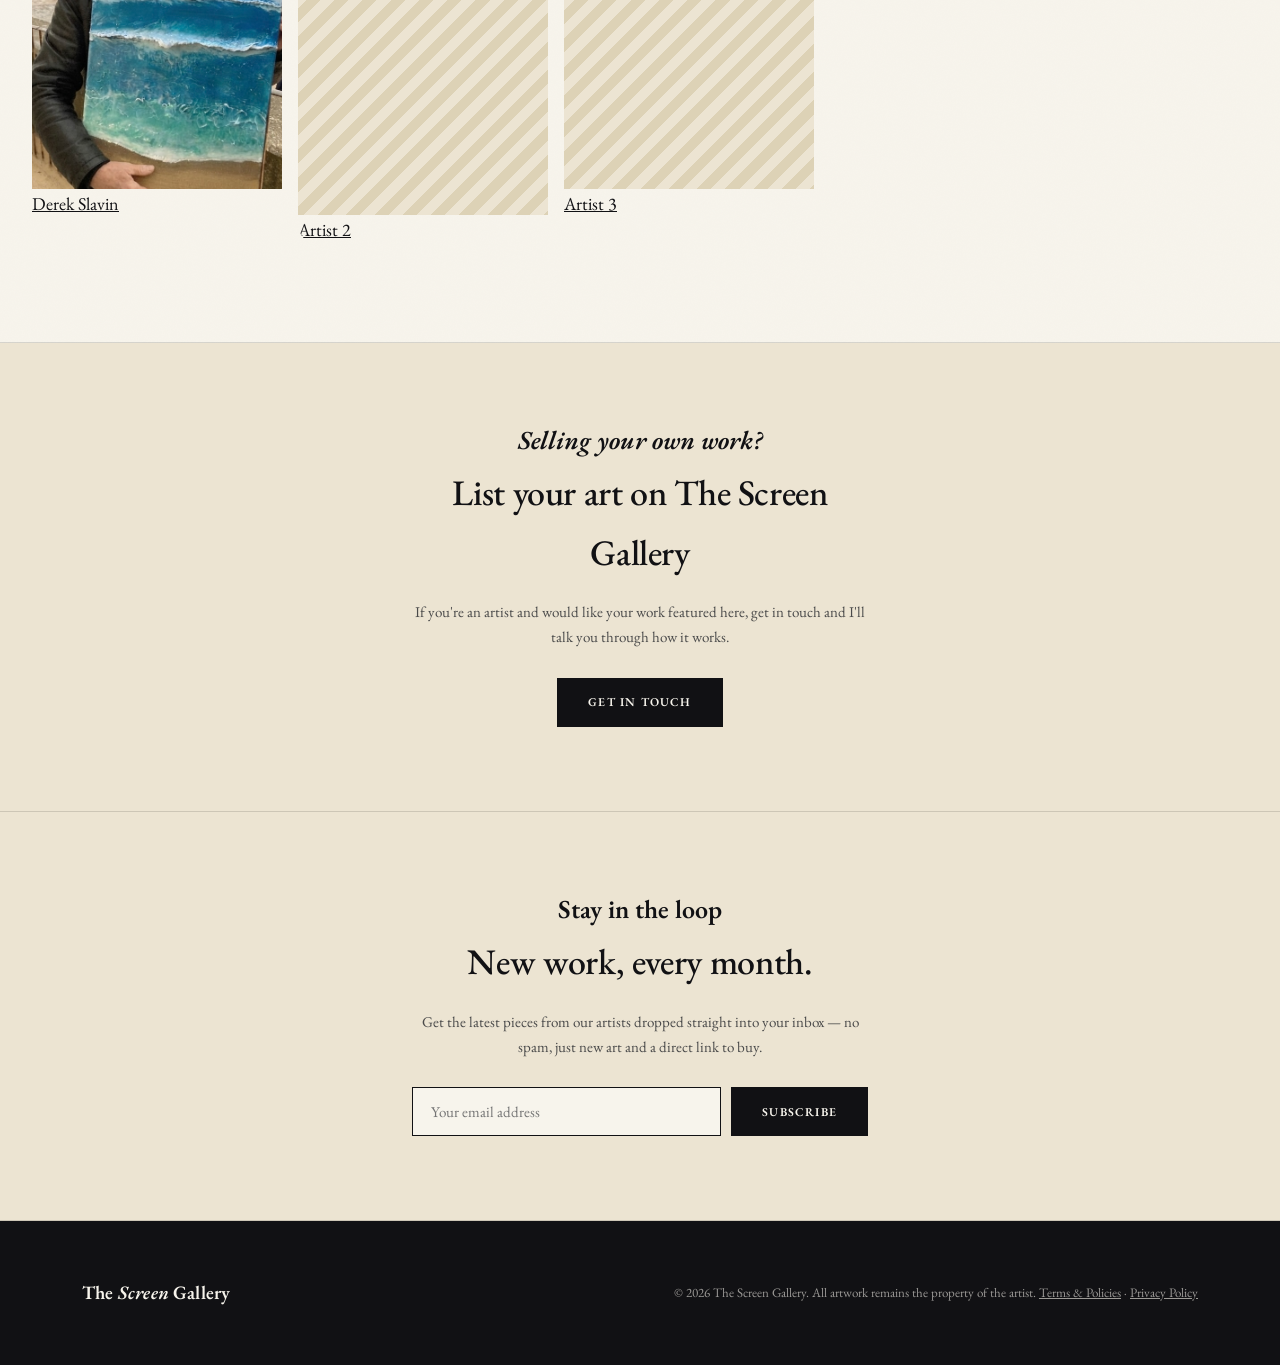
==== commit a389ab1b: "Update index.html" ====
--- a/index.html
+++ b/index.html
@@ -91,7 +91,7 @@
   <div class="container owner-inner">
     <div class="owner-text">
       <span class="eyebrow-sm">From the founder</span>
-      <h2>Hi, I'm Maggie Kent</h2>
+      <h2>Hi, I'm Margaret Kent</h2>
       <p>There's a lot of talent within our communities that never gets the chance to be shown — held back by high gallery fees and little exposure to the people who'd genuinely love to buy it.</p>
       <p>Derek was my first artist, someone I met through work. I originally built this website just to help him sell his art online — but a lot more opportunity and ideas grew out of that. The Screen Gallery is what it turned into: a place for independent artists to be seen, without the barriers that usually stand in the way.</p>
     </div>
@@ -164,6 +164,8 @@
   </div>
 </footer>
 
+
+
 <script>
   // ---- About Us: tab switching + scroll reveal --------------------------
   (function initAbout(){
@@ -195,6 +197,8 @@
   })();
 </script>
 
+
+
 <div class="sticky-cta">
   <a href="gallery.html">Browse Gallery</a>
   <a href="contact.html" class="primary">Get In Touch</a>
--- a/style.css
+++ b/style.css
@@ -119,13 +119,7 @@
 
 /* ---------- Owner section ---------- */
 .owner{padding:76px 0 84px; border-bottom:1px solid var(--line); background:var(--sand);}
-.owner-inner{display:grid; grid-template-columns:220px 1fr; gap:44px; align-items:center;}
-@media(max-width:700px){.owner-inner{grid-template-columns:1fr; gap:24px;}}
-.owner-photo{
-  width:100%; aspect-ratio:1; border-radius:50%;
-  background:repeating-linear-gradient(135deg, var(--linen), var(--linen) 10px, #ddd2b6 10px, #ddd2b6 20px);
-  max-width:220px; margin:0 auto;
-}
+.owner-inner{max-width:680px;}
 .owner-text p{color:var(--mid); font-size:16px; margin-bottom:16px; max-width:600px;}
 .owner-text h2{margin-bottom:14px;}
 
@@ -155,40 +149,6 @@
 .page-hero .eyebrow{font-size:12px; letter-spacing:0.16em; text-transform:uppercase; color:var(--mid); margin-bottom:16px; display:block;}
 .page-hero h1{font-size:clamp(36px,6vw,58px); max-width:760px;}
 .page-hero p.lede{max-width:560px; margin-top:20px; font-size:17px; color:var(--mid);}
-
-/* ---------- Paint-swipe hero (homepage) ---------- */
-.paint-hero{
-  position:relative; width:100%; height:48vh; min-height:360px; max-height:480px;
-  overflow:hidden; background:var(--ink); touch-action:pan-y; cursor:grab; user-select:none;
-}
-.paint-hero.is-dragging{cursor:grabbing;}
-.paint-noise{
-  position:absolute; inset:0; pointer-events:none; opacity:0.05; z-index:5; mix-blend-mode:overlay;
-  background-image:url("data:image/svg+xml,%3Csvg xmlns='http://www.w3.org/2000/svg' width='120' height='120'%3E%3Cfilter id='n'%3E%3CfeTurbulence type='fractalNoise' baseFrequency='0.9' numOctaves='2' stitchTiles='stitch'/%3E%3C/filter%3E%3Crect width='100%25' height='100%25' filter='url(%23n)'/%3E%3C/svg%3E");
-}
-.paint-slide{position:absolute; inset:0; z-index:1;}
-.paint-slide-next{z-index:2; transform:translateX(-100%);}
-.paint-slide-art{position:absolute; inset:0; clip-path:url(#brushClip);}
-.paint-slide-art img{width:100%; height:100%; object-fit:cover;}
-.paint-overlay{
-  position:absolute; inset:0; z-index:6; display:flex; align-items:flex-end; pointer-events:none;
-  background:linear-gradient(180deg, rgba(0,0,0,0) 40%, rgba(0,0,0,0.6) 100%);
-}
-.paint-overlay-inner{width:100%; padding-bottom:32px; pointer-events:auto;}
-.paint-eyebrow{font-size:11px; letter-spacing:0.16em; text-transform:uppercase; color:var(--linen); opacity:0.8; display:block; margin-bottom:8px;}
-.paint-name{font-family:'EB Garamond', serif; font-weight:600; color:var(--linen); font-size:clamp(26px, 4.5vw, 46px); line-height:1; margin:0;}
-.paint-tag{color:var(--linen); opacity:0.85; font-size:13px; margin:8px 0 14px;}
-.paint-link{color:var(--linen); text-decoration:none; font-size:12px; letter-spacing:0.08em; text-transform:uppercase; border-bottom:1px solid var(--linen); padding-bottom:3px;}
-.paint-dots{position:absolute; bottom:16px; right:24px; z-index:7; display:flex; gap:8px; cursor:pointer;}
-.paint-dot{width:6px; height:6px; border-radius:50%; background:rgba(247,244,236,0.4); transition:background .2s, transform .2s;}
-.paint-dot.active{background:var(--linen); transform:scale(1.3);}
-.swipe-hint{position:absolute; top:16px; right:24px; z-index:7; color:var(--linen); font-size:11px; letter-spacing:0.1em; text-transform:uppercase; opacity:0.85; transition:opacity .4s;}
-.swipe-hint.hidden{opacity:0; pointer-events:none;}
-@media(max-width:640px){
-  .paint-hero{height:42vh; min-height:320px;}
-  .swipe-hint{top:auto; bottom:16px; left:16px; right:auto;}
-  .paint-dots{bottom:16px; right:16px;}
-}
 
 /* ---------- Section scaffolding ---------- */
 .section-head{display:flex; justify-content:space-between; align-items:flex-end; margin-bottom:48px; gap:20px; flex-wrap:wrap;}
@@ -225,7 +185,6 @@
   color:var(--linen); opacity:0; transform:translateY(6px); transition:opacity .3s, transform .3s;}
 .exhibit-card:hover .exhibit-enter{opacity:0.9; transform:translateY(0);}
 
-
 /* ---------- Gallery grid (Gallery page, with enquire) ---------- */
 .gallery-grid{display:grid; grid-template-columns:repeat(4,1fr); grid-auto-rows:200px; gap:20px;}
 @media(max-width:900px){.gallery-grid{grid-template-columns:repeat(2,1fr);}}
@@ -349,45 +308,6 @@
 .review p{margin:6px 0 0; font-size:15px; color:var(--mid); font-style:italic; max-width:480px;}
 .review .who{margin-top:4px; font-size:12px; color:var(--mid); text-transform:uppercase; letter-spacing:0.05em; font-style:normal;}
 
-/* ---------- Gallery corridor (walk through the exhibition) ---------- */
-.corridor{padding:76px 0 84px; border-bottom:1px solid var(--line);}
-.corridor-viewport{
-  position:relative; width:100%; height:52vh; min-height:340px; max-height:520px;
-  overflow:hidden; background:
-    linear-gradient(180deg, #d8d2c2 0%, #d8d2c2 42%, #e9e4d6 42%, #e9e4d6 58%, #c7c0ac 58%, #c7c0ac 100%);
-}
-.corridor-track{display:flex; height:100%; transition:transform .55s cubic-bezier(.65,0,.35,1);}
-.corridor-wall{
-  flex:0 0 100%; height:100%; display:flex; align-items:center; justify-content:center;
-  position:relative;
-}
-.corridor-wall::before, .corridor-wall::after{
-  content:''; position:absolute; top:0; bottom:42%; width:18%;
-  background:linear-gradient(180deg, rgba(0,0,0,0.05), rgba(0,0,0,0));
-}
-.corridor-wall::before{left:0;}
-.corridor-wall::after{right:0;}
-.frame{
-  background:var(--linen); padding:14px; box-shadow:0 18px 40px rgba(0,0,0,0.25);
-  max-width:60%; max-height:74%;
-}
-.frame img{max-width:100%; max-height:56vh; display:block; object-fit:contain;}
-.corridor-nav{
-  position:absolute; top:50%; transform:translateY(-50%); background:rgba(17,17,20,0.55);
-  border:none; color:var(--linen); font-size:22px; width:44px; height:44px; border-radius:50%;
-  cursor:pointer; transition:background .2s;
-}
-.corridor-nav:hover{background:rgba(17,17,20,0.8);}
-.corridor-nav.prev{left:16px;}
-.corridor-nav.next{right:16px;}
-.corridor-dots{display:flex; justify-content:center; gap:8px; margin-top:18px;}
-.corridor-dot{width:7px; height:7px; border-radius:50%; background:var(--line); cursor:pointer; transition:background .2s, transform .2s;}
-.corridor-dot.active{background:var(--ink); transform:scale(1.3);}
-@media(max-width:600px){
-  .corridor-viewport{height:42vh; min-height:280px;}
-  .frame{max-width:78%;}
-}
-
 /* ---------- Newsletter signup ---------- */
 .newsletter{padding:84px 0; border-bottom:1px solid var(--line); background:var(--sand);}
 .newsletter-inner{text-align:center; max-width:520px; margin:0 auto;}
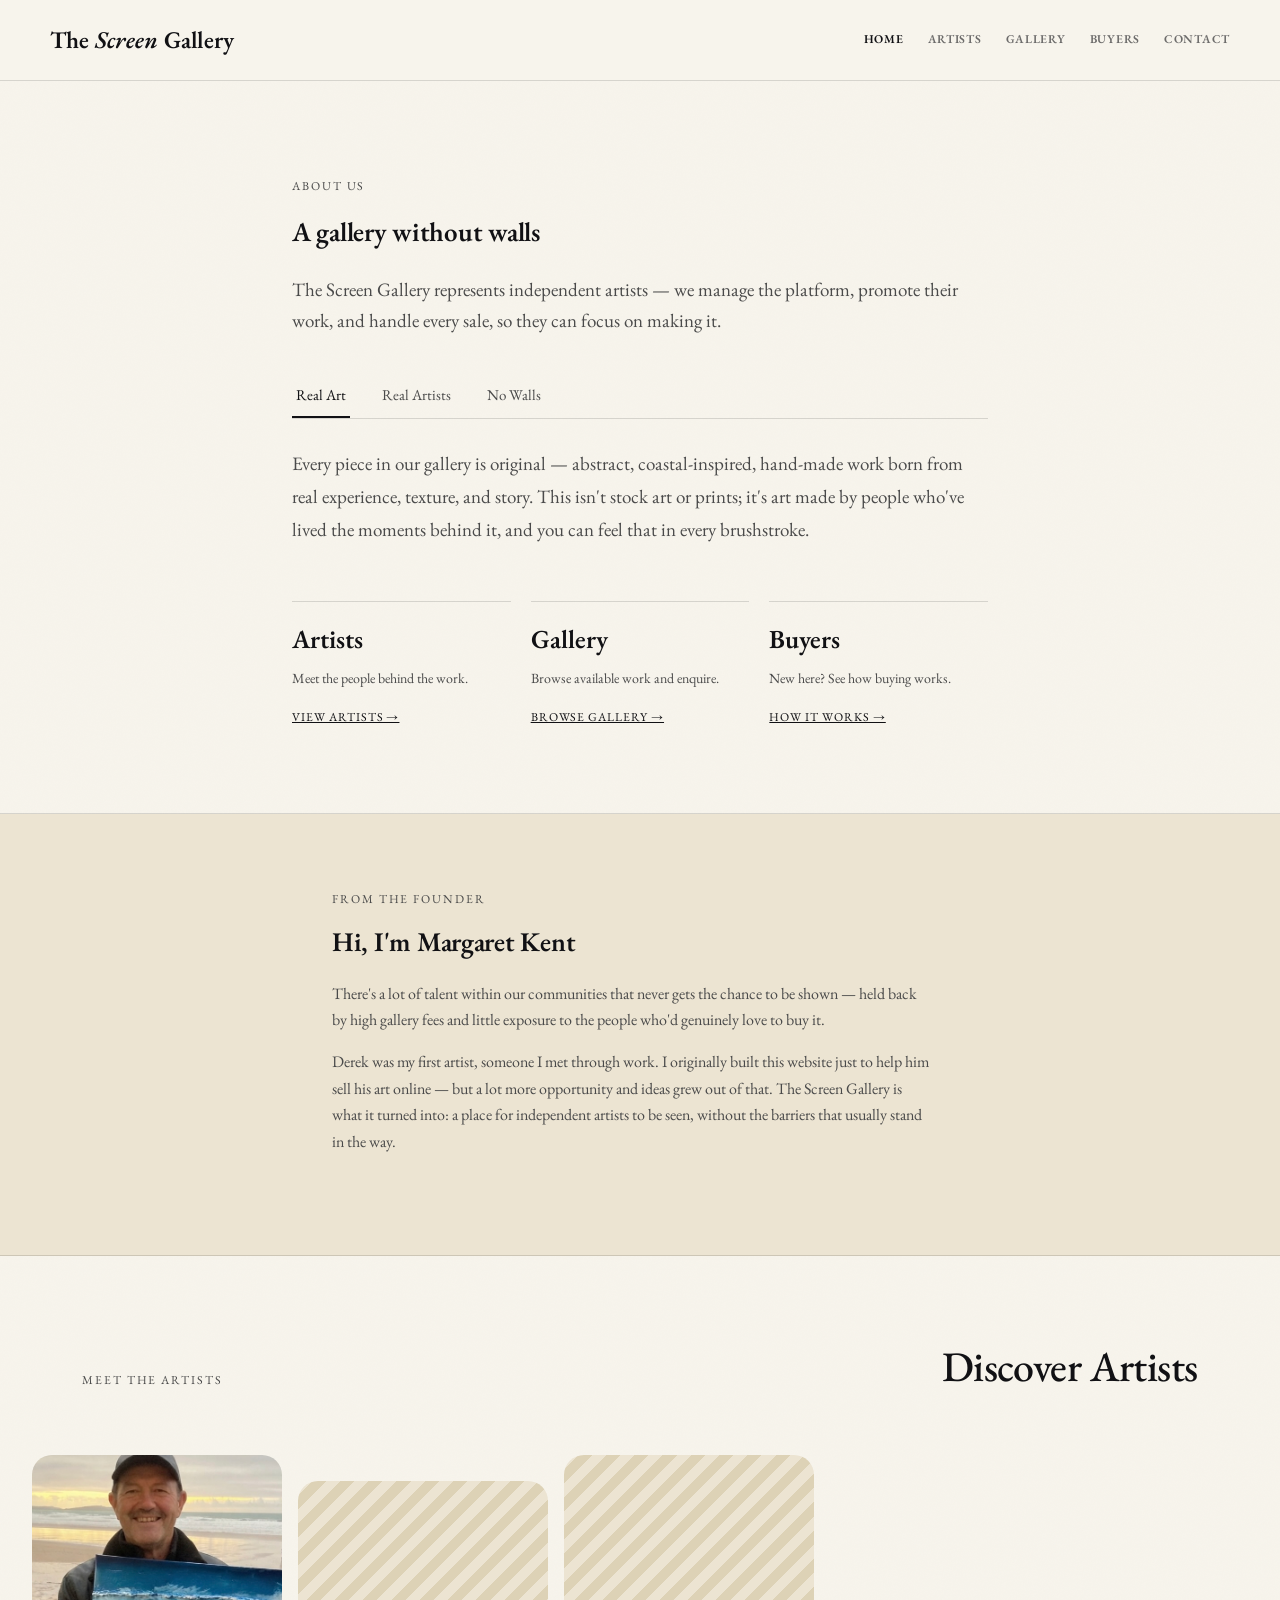
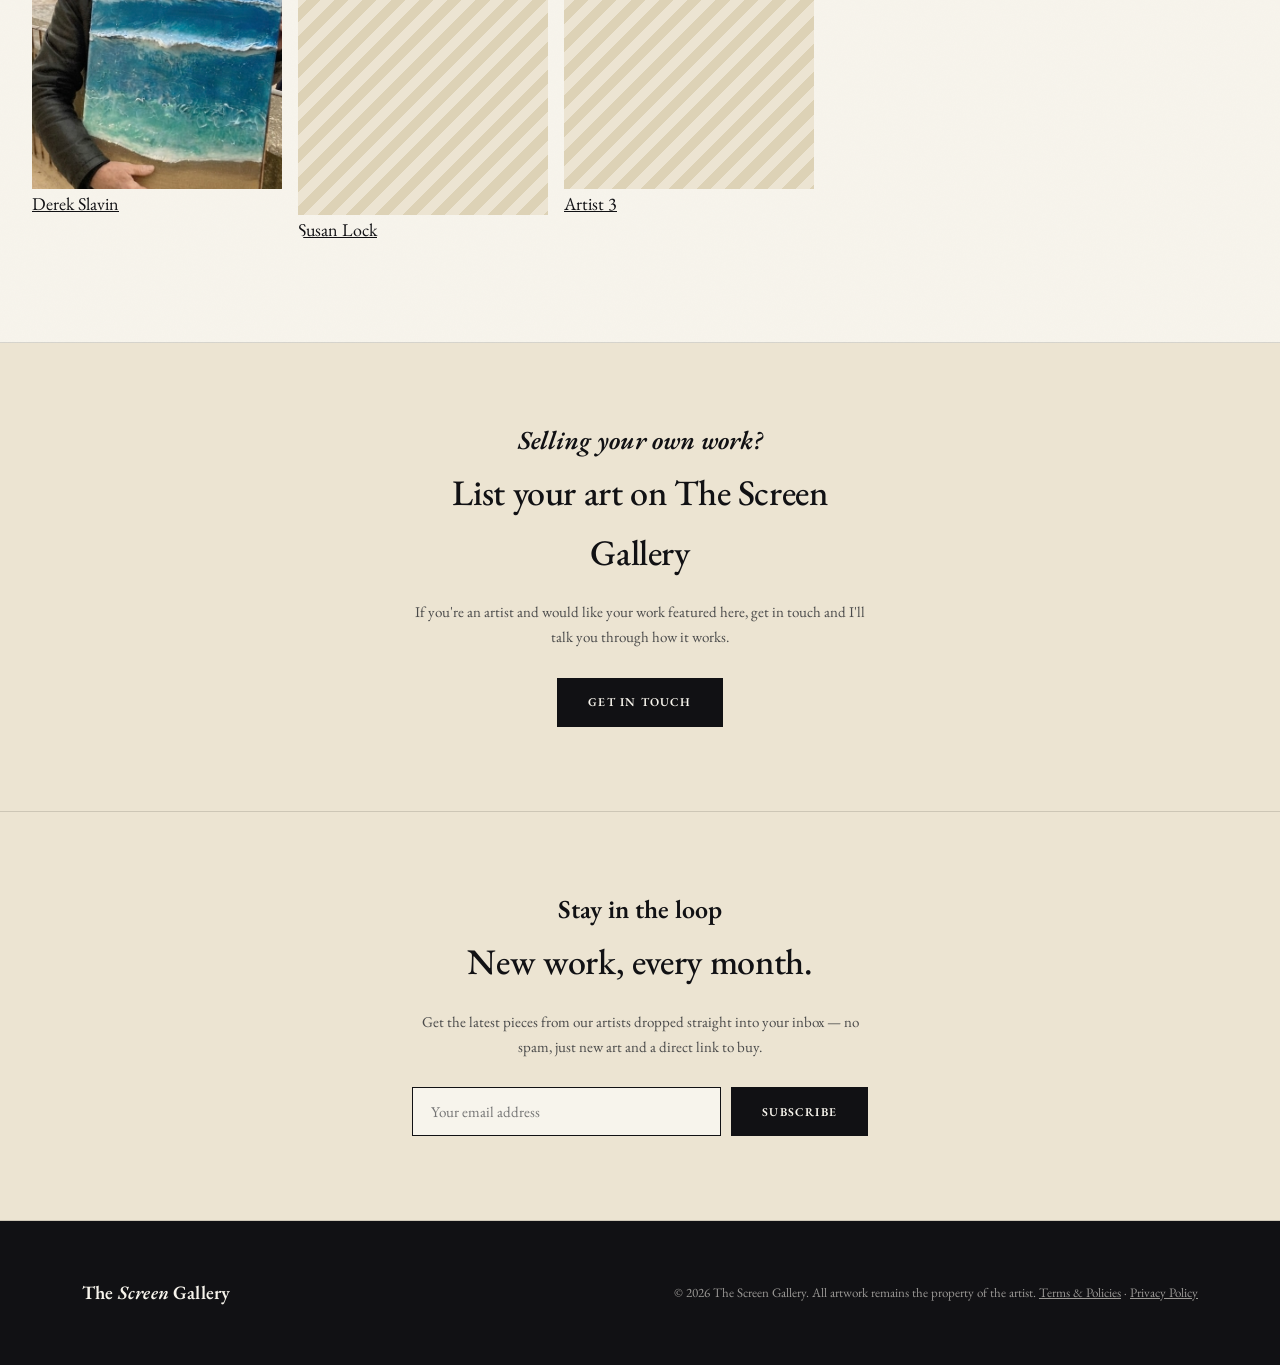
==== commit 19da3bb3: "Update index.html" ====
--- a/index.html
+++ b/index.html
@@ -110,9 +110,9 @@
       <div class="look-art"><img src="IMG_5386.jpeg" alt="Derek Slavin"></div>
       <div class="look-caption"><span>Derek Slavin</span></div>
     </a>
-    <a class="look-item" href="artists/artist-2.html">
+    <a class="look-item" href="artists/susan-lock.html">
       <div class="look-art"></div>
-      <div class="look-caption"><span>Artist 2</span></div>
+      <div class="look-caption"><span>Susan Lock</span></div>
     </a>
     <a class="look-item" href="artists/artist-3.html">
       <div class="look-art"></div>
@@ -136,26 +136,29 @@
     <h2>New work, every month.</h2>
     <p>Get the latest pieces from our artists dropped straight into your inbox — no spam, just new art and a direct link to buy.</p>
 
-    <!--
-      HOW TO CONNECT THIS FORM TO MAILCHIMP:
-      1. Create a free account at mailchimp.com and set up an Audience.
-      2. In Mailchimp, go to Audience > Signup forms > Embedded forms.
-      3. Copy the "action" URL from the <form> tag they give you
-         (it looks like: https://yourname.usXX.list-manage.com/subscribe/post?u=XXXX&id=XXXX)
-      4. Paste that URL into the form action="" below, replacing the placeholder.
-      5. Also copy their hidden "bot-field" input (starts with b_) and paste it
-         in place of the example one below, with YOUR unique values.
-    -->
-    <form action="https://PASTE-YOUR-MAILCHIMP-URL-HERE" method="post" target="_blank" class="newsletter-form">
-      <input type="email" name="EMAIL" placeholder="Your email address" required>
-      <!-- Mailchimp anti-bot field — replace name/id with the one Mailchimp gives you -->
-      <div style="position:absolute; left:-5000px;" aria-hidden="true">
-        <input type="text" name="b_XXXXXXXXXXXXXXXXXXXXXXXXX_XXXXXXXXXX" tabindex="-1" value="">
-      </div>
+    <form class="newsletter-form" id="newsletterForm">
+      <input type="email" id="newsletterEmail" placeholder="Your email address" required>
       <button type="submit" class="btn">Subscribe</button>
     </form>
   </div>
 </section>
+
+<script>
+  // ---- Newsletter signup: opens the visitor's own email app, addressed to you ----
+  (function initNewsletter(){
+    const form = document.getElementById('newsletterForm');
+    if (!form) return;
+    form.addEventListener('submit', function(e){
+      e.preventDefault();
+      const email = document.getElementById('newsletterEmail').value;
+      const subject = encodeURIComponent('Newsletter signup — The Screen Gallery');
+      const body = encodeURIComponent(
+        'I would like to subscribe to the newsletter.\n\nMy email address: ' + email
+      );
+      window.location.href = 'mailto:thescreengallery.shop@gmail.com?subject=' + subject + '&body=' + body;
+    });
+  })();
+</script>
 
 <footer>
   <div class="container footer-grid">
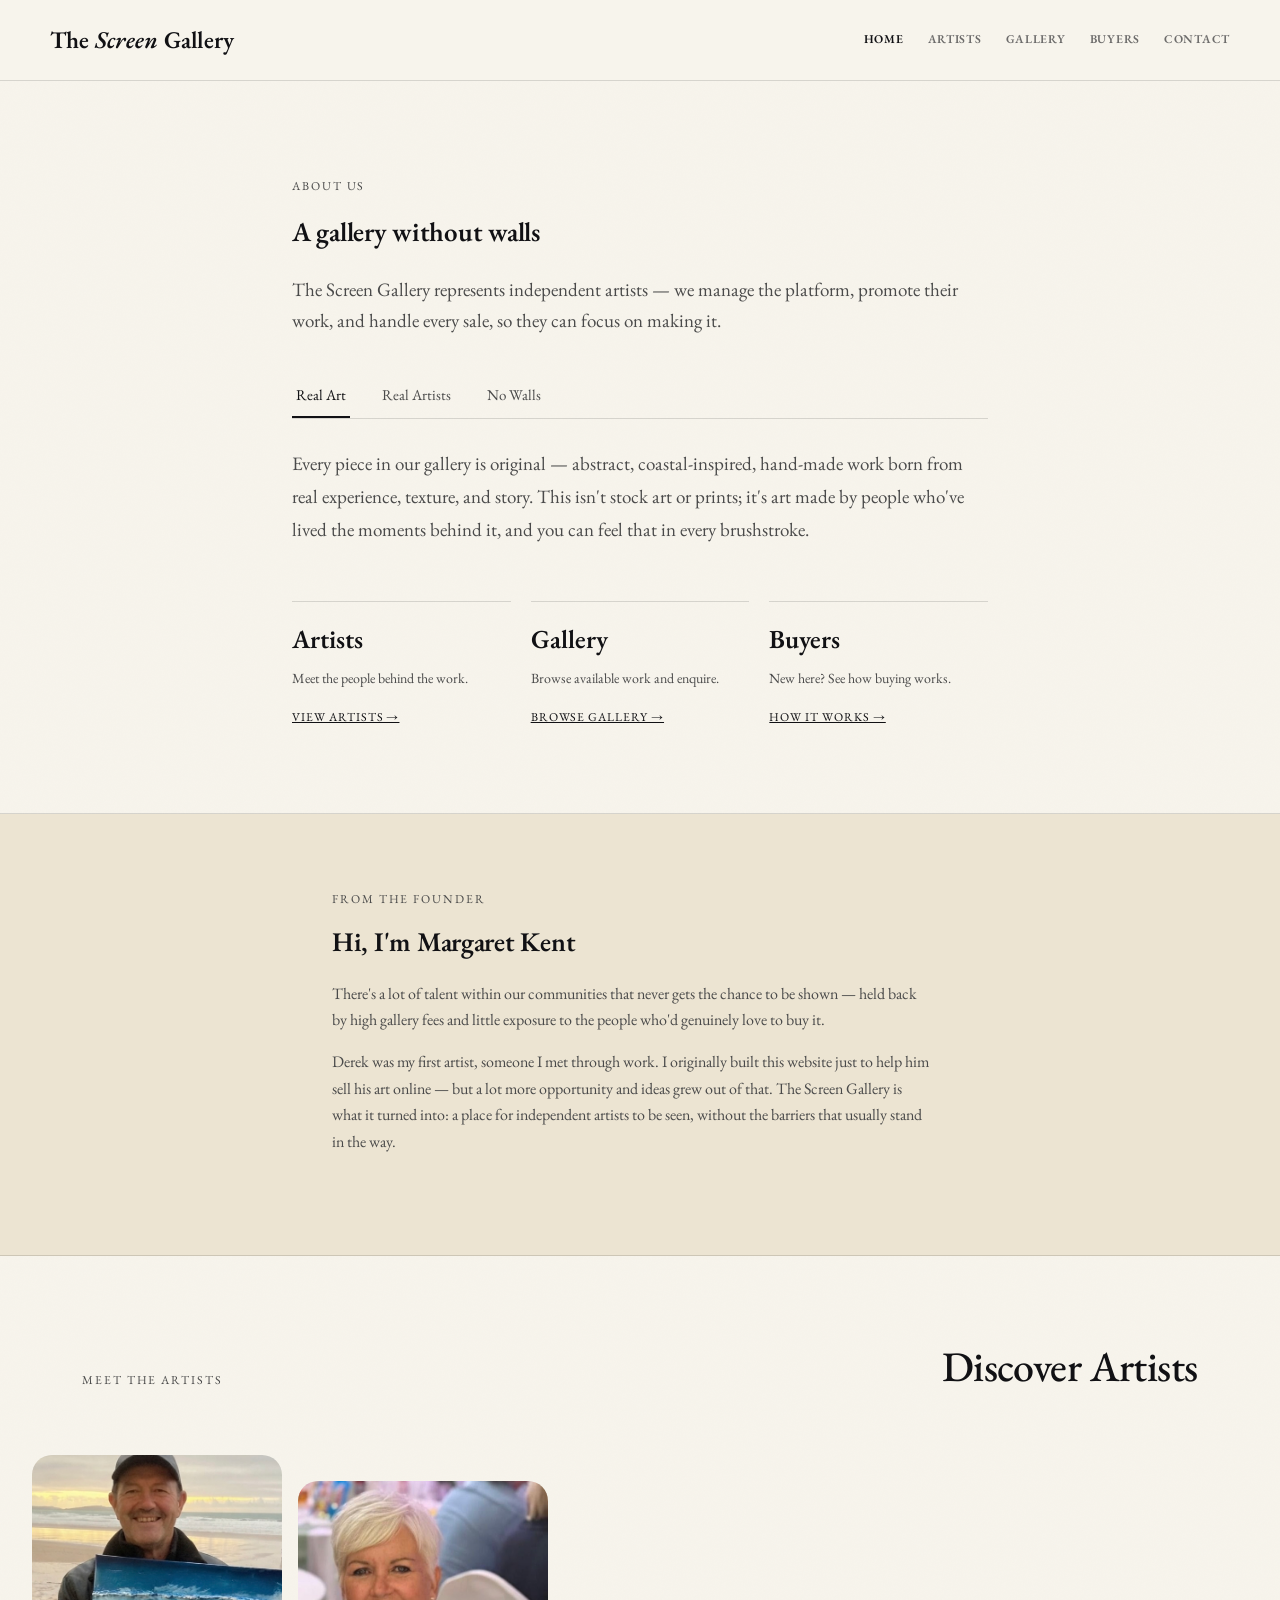
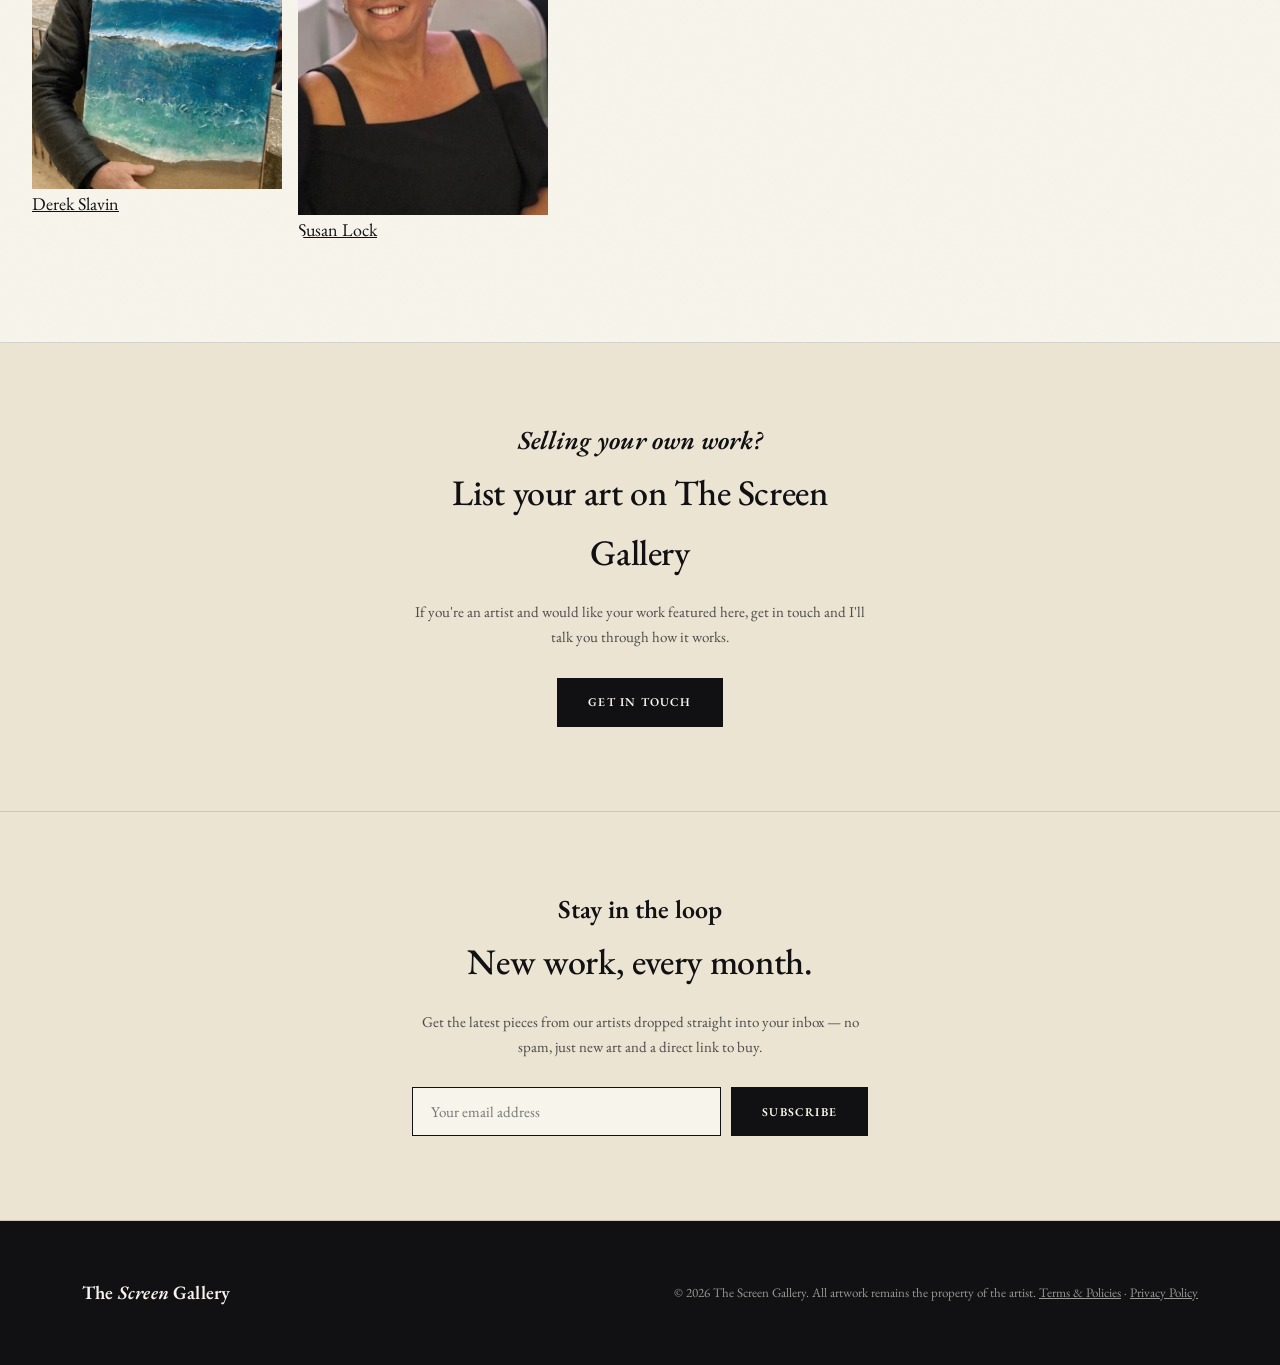
==== commit 76593ede: "Update index.html" ====
--- a/index.html
+++ b/index.html
@@ -111,12 +111,8 @@
       <div class="look-caption"><span>Derek Slavin</span></div>
     </a>
     <a class="look-item" href="artists/susan-lock.html">
-      <div class="look-art"></div>
+      <div class="look-art"><img src="IMG_5855.jpeg" alt="Susan Lock"></div>
       <div class="look-caption"><span>Susan Lock</span></div>
-    </a>
-    <a class="look-item" href="artists/artist-3.html">
-      <div class="look-art"></div>
-      <div class="look-caption"><span>Artist 3</span></div>
     </a>
   </div>
 </section>
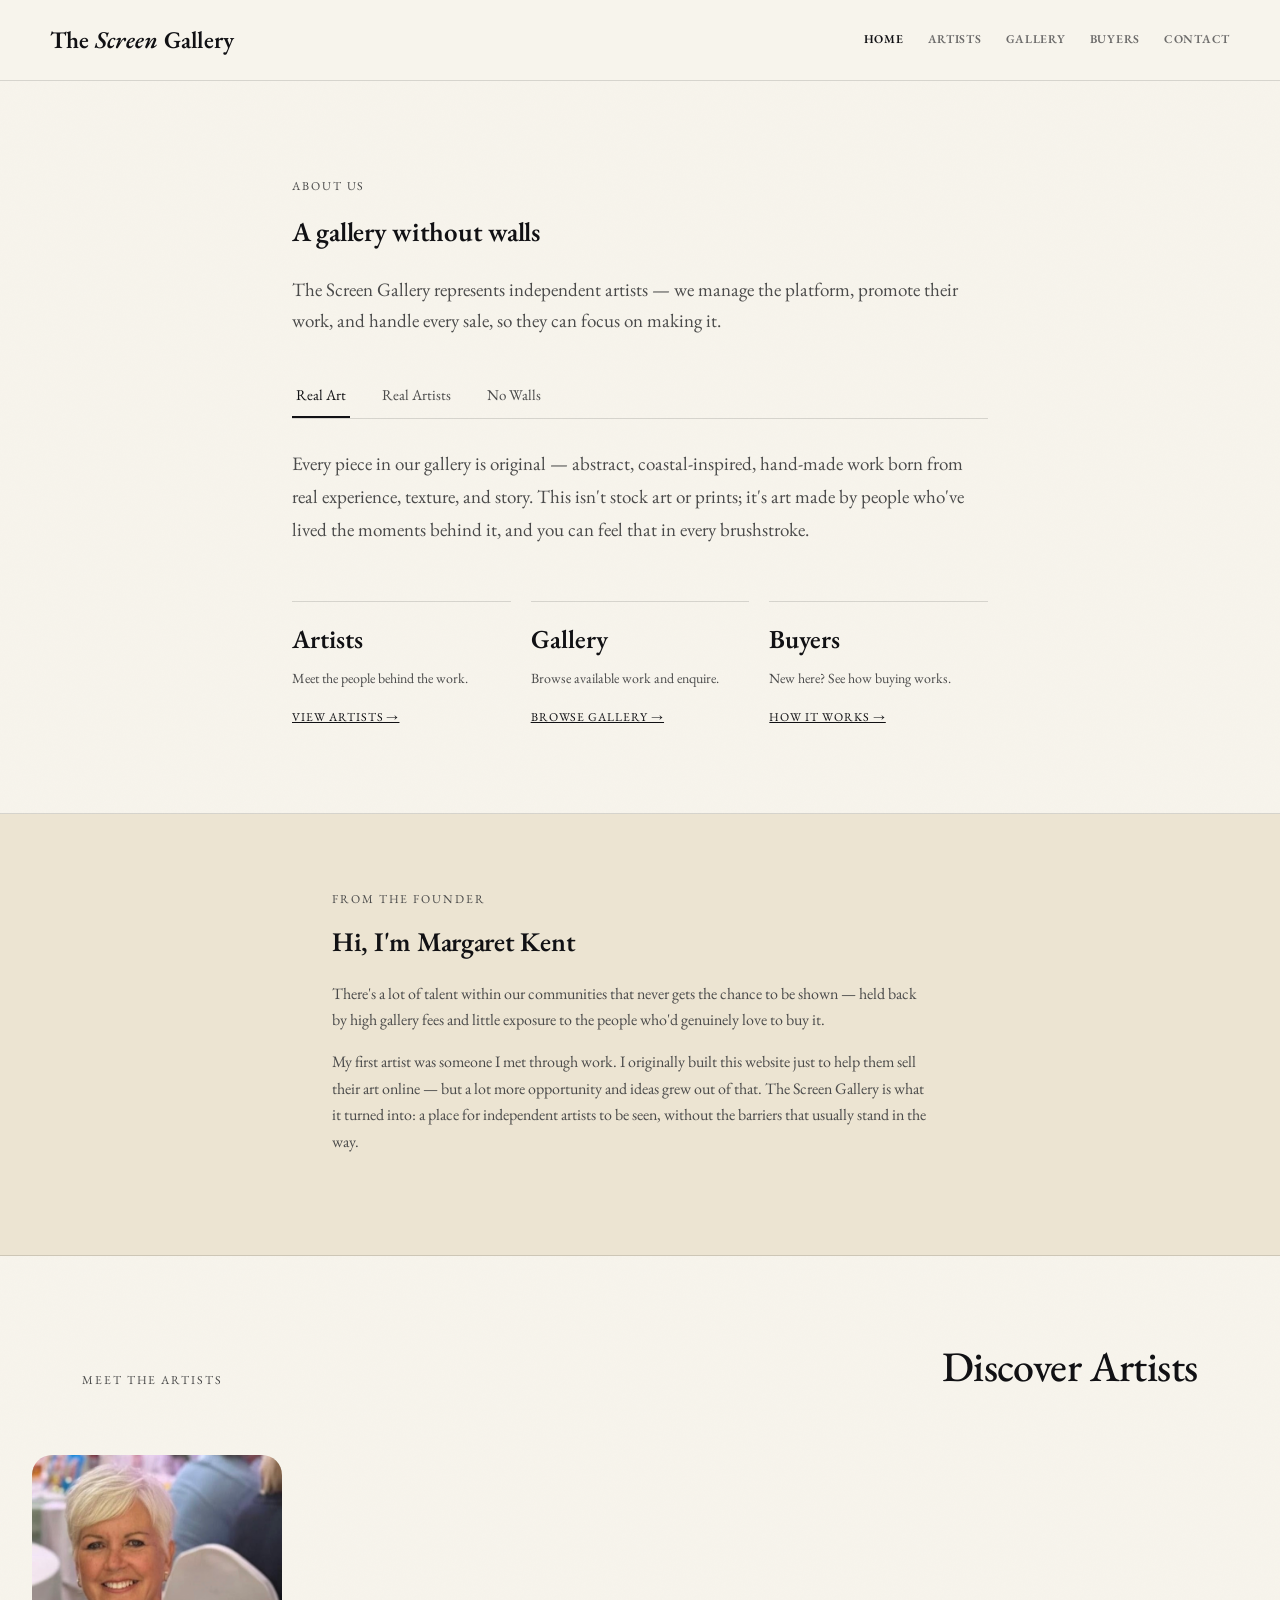
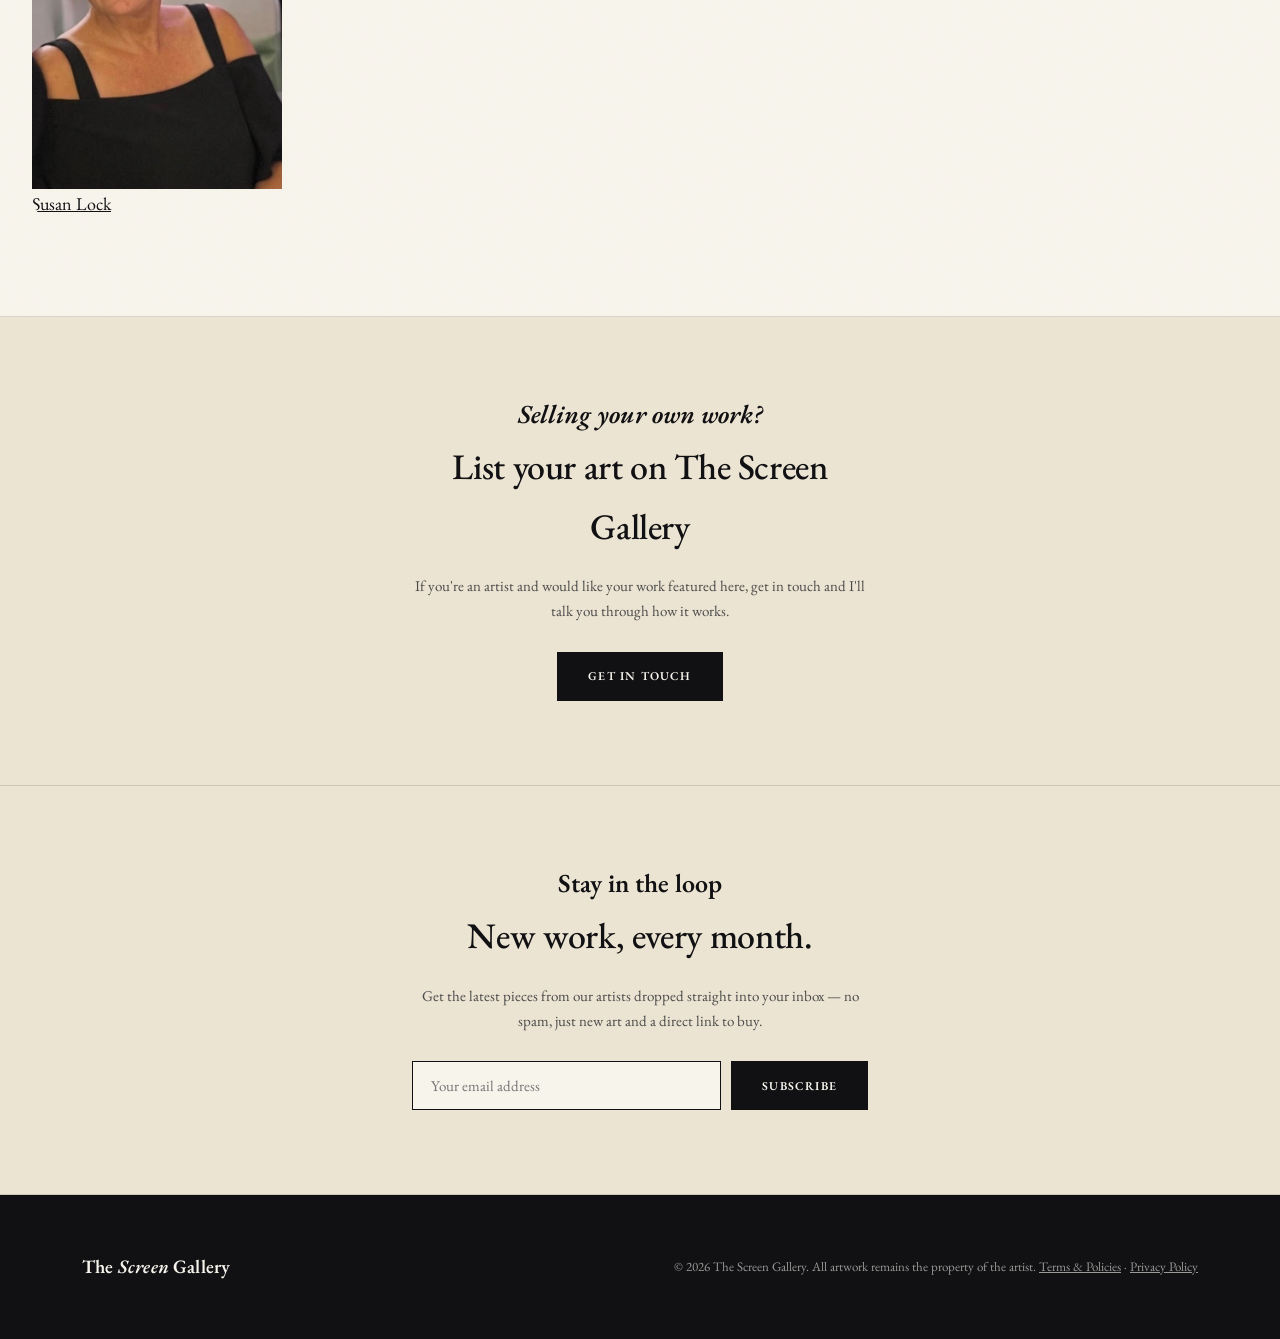
==== commit de809960: "Update index.html" ====
--- a/index.html
+++ b/index.html
@@ -93,7 +93,7 @@
       <span class="eyebrow-sm">From the founder</span>
       <h2>Hi, I'm Margaret Kent</h2>
       <p>There's a lot of talent within our communities that never gets the chance to be shown — held back by high gallery fees and little exposure to the people who'd genuinely love to buy it.</p>
-      <p>Derek was my first artist, someone I met through work. I originally built this website just to help him sell his art online — but a lot more opportunity and ideas grew out of that. The Screen Gallery is what it turned into: a place for independent artists to be seen, without the barriers that usually stand in the way.</p>
+      <p>My first artist was someone I met through work. I originally built this website just to help them sell their art online — but a lot more opportunity and ideas grew out of that. The Screen Gallery is what it turned into: a place for independent artists to be seen, without the barriers that usually stand in the way.</p>
     </div>
   </div>
 </section>
@@ -106,10 +106,6 @@
     </div>
   </div>
   <div class="look-row">
-    <a class="look-item" href="artists/derek-slavin.html">
-      <div class="look-art"><img src="IMG_5386.jpeg" alt="Derek Slavin"></div>
-      <div class="look-caption"><span>Derek Slavin</span></div>
-    </a>
     <a class="look-item" href="artists/susan-lock.html">
       <div class="look-art"><img src="IMG_5855.jpeg" alt="Susan Lock"></div>
       <div class="look-caption"><span>Susan Lock</span></div>
--- a/style.css
+++ b/style.css
@@ -184,6 +184,13 @@
 .exhibit-enter{display:block; margin-top:8px; font-size:12px; letter-spacing:0.08em; text-transform:uppercase;
   color:var(--linen); opacity:0; transform:translateY(6px); transition:opacity .3s, transform .3s;}
 .exhibit-card:hover .exhibit-enter{opacity:0.9; transform:translateY(0);}
+.exhibit-cta{
+  display:flex; flex-direction:column; align-items:center; justify-content:center; text-align:center;
+  padding:32px; border:1px dashed var(--line); background:var(--sand);
+}
+.exhibit-cta h3{font-size:24px; margin-bottom:10px;}
+.exhibit-cta p{color:var(--mid); font-size:14px; margin-bottom:20px; max-width:260px;}
+
 
 /* ---------- Gallery grid (Gallery page, with enquire) ---------- */
 .gallery-grid{display:grid; grid-template-columns:repeat(4,1fr); grid-auto-rows:200px; gap:20px;}
@@ -195,6 +202,7 @@
 @media(max-width:560px){.gallery-piece.span-2,.gallery-piece.tall{grid-column:span 1; grid-row:span 1;}}
 .gallery-art{flex:1; position:relative;
   background:repeating-linear-gradient(135deg, var(--sand), var(--sand) 10px, #ddd2b6 10px, #ddd2b6 20px);}
+.gallery-art img{width:100%; height:100%; object-fit:cover; position:absolute; inset:0;}
 .gallery-info{padding:14px 16px; border-top:1px solid var(--line); background:var(--linen);}
 .gallery-info h4{font-family:'EB Garamond'; font-size:17px; font-weight:600;}
 .gallery-info .by{font-size:12px; color:var(--mid); text-transform:uppercase; letter-spacing:0.05em; margin-top:2px;}
@@ -240,6 +248,16 @@
 .detail-hero-tag{color:var(--linen); font-size:12px; letter-spacing:0.12em; text-transform:uppercase; opacity:0.9; margin-top:8px;}
 
 .detail-intro{max-width:680px; margin:0 auto; padding:60px 32px 68px; text-align:left;}
+.detail-intro-wide{max-width:900px;}
+.detail-intro-wide .detail-intro-name{text-align:center; display:block;}
+.detail-intro-with-photo{display:flex; gap:40px; align-items:flex-start; flex-wrap:wrap; margin-top:12px;}
+.detail-intro-photo{flex:0 0 220px; max-width:220px; margin:0 auto;}
+.detail-intro-photo img{width:100%; border-radius:4px; box-shadow:0 14px 34px rgba(0,0,0,0.18);}
+.detail-intro-with-photo .detail-intro-quote{flex:1; min-width:280px;}
+@media(max-width:620px){
+  .detail-intro-with-photo{flex-direction:column; align-items:center;}
+  .detail-intro-photo{flex:0 0 auto;}
+}
 .detail-intro-name{font-size:clamp(32px,5vw,44px); display:block; margin-bottom:16px; text-align:center; font-style:italic;}
 .detail-intro-quote{color:var(--mid); font-size:18px; line-height:1.8;}
 .detail-intro-quote p{margin-bottom:18px;}
@@ -251,7 +269,8 @@
 @media(max-width:520px){.work-grid{grid-template-columns:1fr;}}
 .work-card{background:var(--linen); border:1px solid var(--line); padding:18px; display:flex; flex-direction:column; gap:12px;}
 .work-photo{width:100%; aspect-ratio:1; background:repeating-linear-gradient(135deg, var(--sand), var(--sand) 8px, #ddd2b6 8px, #ddd2b6 16px);
-  display:flex; align-items:center; justify-content:center; color:var(--mid); font-size:11px; text-transform:uppercase;}
+  display:flex; align-items:center; justify-content:center; color:var(--mid); font-size:11px; text-transform:uppercase; overflow:hidden;}
+.work-photo img{width:100%; height:100%; object-fit:cover;}
 .work-card h4{font-size:17px; font-family:'EB Garamond'; font-weight:600;}
 .work-card .price{font-size:14px; color:var(--mid);}
 .work-card .btn{width:100%; text-align:center;}
@@ -361,3 +380,258 @@
   *{transition:none !important; scroll-behavior:auto !important;}
   .reveal{opacity:1; transform:none;}
 }
+/* ---------- Improved artwork display ---------- */
+
+/* Gallery: larger, consistent artwork spaces */
+.gallery-grid {
+  grid-auto-rows: 320px;
+  gap: 24px;
+}
+
+.gallery-piece {
+  min-height: 320px;
+}
+
+.gallery-piece.tall {
+  grid-row: span 2;
+}
+
+.gallery-art {
+  min-height: 220px;
+  overflow: hidden;
+  background: var(--sand);
+}
+
+.gallery-art img {
+  position: absolute;
+  inset: 0;
+  width: 100%;
+  height: 100%;
+  object-fit: contain;
+  object-position: center;
+  padding: 12px;
+  transition: transform .35s ease;
+}
+
+.gallery-art:hover img {
+  transform: scale(1.025);
+}
+
+/* Susan's artwork: show the complete painting */
+.work-photo {
+  aspect-ratio: 1 / 1;
+  background: var(--sand);
+  padding: 10px;
+}
+
+.work-photo img {
+  width: 100%;
+  height: 100%;
+  object-fit: contain;
+  object-position: center;
+}
+
+/* Artist exhibition images */
+.exhibit-art img {
+  object-fit: contain;
+  padding: 12px;
+}
+
+/* Make artwork images display consistently on smaller screens */
+@media (max-width: 900px) {
+  .gallery-grid {
+    grid-auto-rows: 300px;
+  }
+
+  .gallery-piece {
+    min-height: 300px;
+  }
+}
+
+@media (max-width: 560px) {
+  .gallery-grid {
+    grid-template-columns: 1fr;
+    grid-auto-rows: 340px;
+  }
+
+  .gallery-piece,
+  .gallery-piece.span-2,
+  .gallery-piece.tall {
+    grid-column: span 1;
+    grid-row: span 1;
+    min-height: 340px;
+  }
+
+  .gallery-art {
+    min-height: 220px;
+  }
+
+  .work-grid {
+    grid-template-columns: 1fr;
+  }
+
+  .work-photo {
+    aspect-ratio: 1 / 1;
+  }
+}
+
+/* Gallery lightbox */
+#galleryLightbox {
+  position: fixed;
+  inset: 0;
+  z-index: 10000;
+  background: rgba(17,17,20,0.96);
+  display: flex;
+  align-items: center;
+  justify-content: center;
+  flex-direction: column;
+  opacity: 0;
+  visibility: hidden;
+  transition: opacity .3s ease, visibility .3s ease;
+  padding: 60px 20px;
+}
+
+#galleryLightbox.open {
+  opacity: 1;
+  visibility: visible;
+}
+
+#galleryLightbox .lightbox-frame {
+  max-width: 1000px;
+  width: 100%;
+  max-height: 70vh;
+  display: flex;
+  align-items: center;
+  justify-content: center;
+}
+
+#galleryLightbox .lightbox-img {
+  max-width: 100%;
+  max-height: 70vh;
+  width: auto;
+  height: auto;
+  object-fit: contain;
+  box-shadow: 0 20px 60px rgba(0,0,0,0.5);
+}
+
+#galleryLightbox .lightbox-caption {
+  color: var(--linen);
+  text-align: center;
+  margin-top: 22px;
+}
+
+#galleryLightbox .lightbox-caption h4 {
+  color: var(--linen);
+  font-size: 22px;
+}
+
+#galleryLightbox .lightbox-caption .price {
+  color: rgba(247,244,236,0.75);
+}
+
+@media (max-width: 600px) {
+  #galleryLightbox {
+    padding: 50px 12px;
+  }
+
+  #galleryLightbox .lightbox-frame {
+    max-height: 65vh;
+  }
+
+  #galleryLightbox .lightbox-img {
+    max-height: 65vh;
+  }
+}
+
+/* ---------- Final artist card adjustments ---------- */
+
+/* Let artist cards follow the natural photograph height */
+.exhibit-card {
+  aspect-ratio: auto;
+  display: flex;
+  flex-direction: column;
+  height: auto;
+  background: var(--linen);
+}
+
+/* Remove the striped background and fixed positioning */
+.exhibit-art {
+  position: relative;
+  inset: auto;
+  width: 100%;
+  height: auto;
+  background: none;
+  overflow: hidden;
+  transform: none;
+}
+
+/* Show the full photograph without artificial empty space */
+.exhibit-art img {
+  position: relative;
+  display: block;
+  width: 100%;
+  height: auto;
+  object-fit: contain;
+  padding: 0;
+}
+
+/* Put the artist's name underneath the photograph */
+.exhibit-info {
+  position: relative;
+  inset: auto;
+  padding: 20px 22px;
+  background: var(--ink);
+}
+
+.exhibit-info h3 {
+  color: var(--linen);
+  font-size: 26px;
+}
+
+.exhibit-enter {
+  opacity: 0.9;
+  transform: none;
+}
+
+.exhibit-card:hover .exhibit-art {
+  transform: none;
+}
+
+/* ---------- Gallery enquiry button visibility ---------- */
+
+.gallery-piece {
+  min-height: 420px;
+  height: auto;
+}
+
+.gallery-art {
+  flex: 1 1 auto;
+  min-height: 250px;
+}
+
+.gallery-info {
+  position: relative;
+  flex: 0 0 auto;
+  padding: 18px;
+  background: var(--linen);
+  z-index: 2;
+}
+
+.gallery-info .btn {
+  display: block;
+  width: 100%;
+  margin-top: 14px;
+  text-align: center;
+}
+
+@media (max-width: 560px) {
+  .gallery-piece,
+  .gallery-piece.span-2,
+  .gallery-piece.tall {
+    min-height: 420px;
+  }
+
+  .gallery-art {
+    min-height: 240px;
+  }
+}
